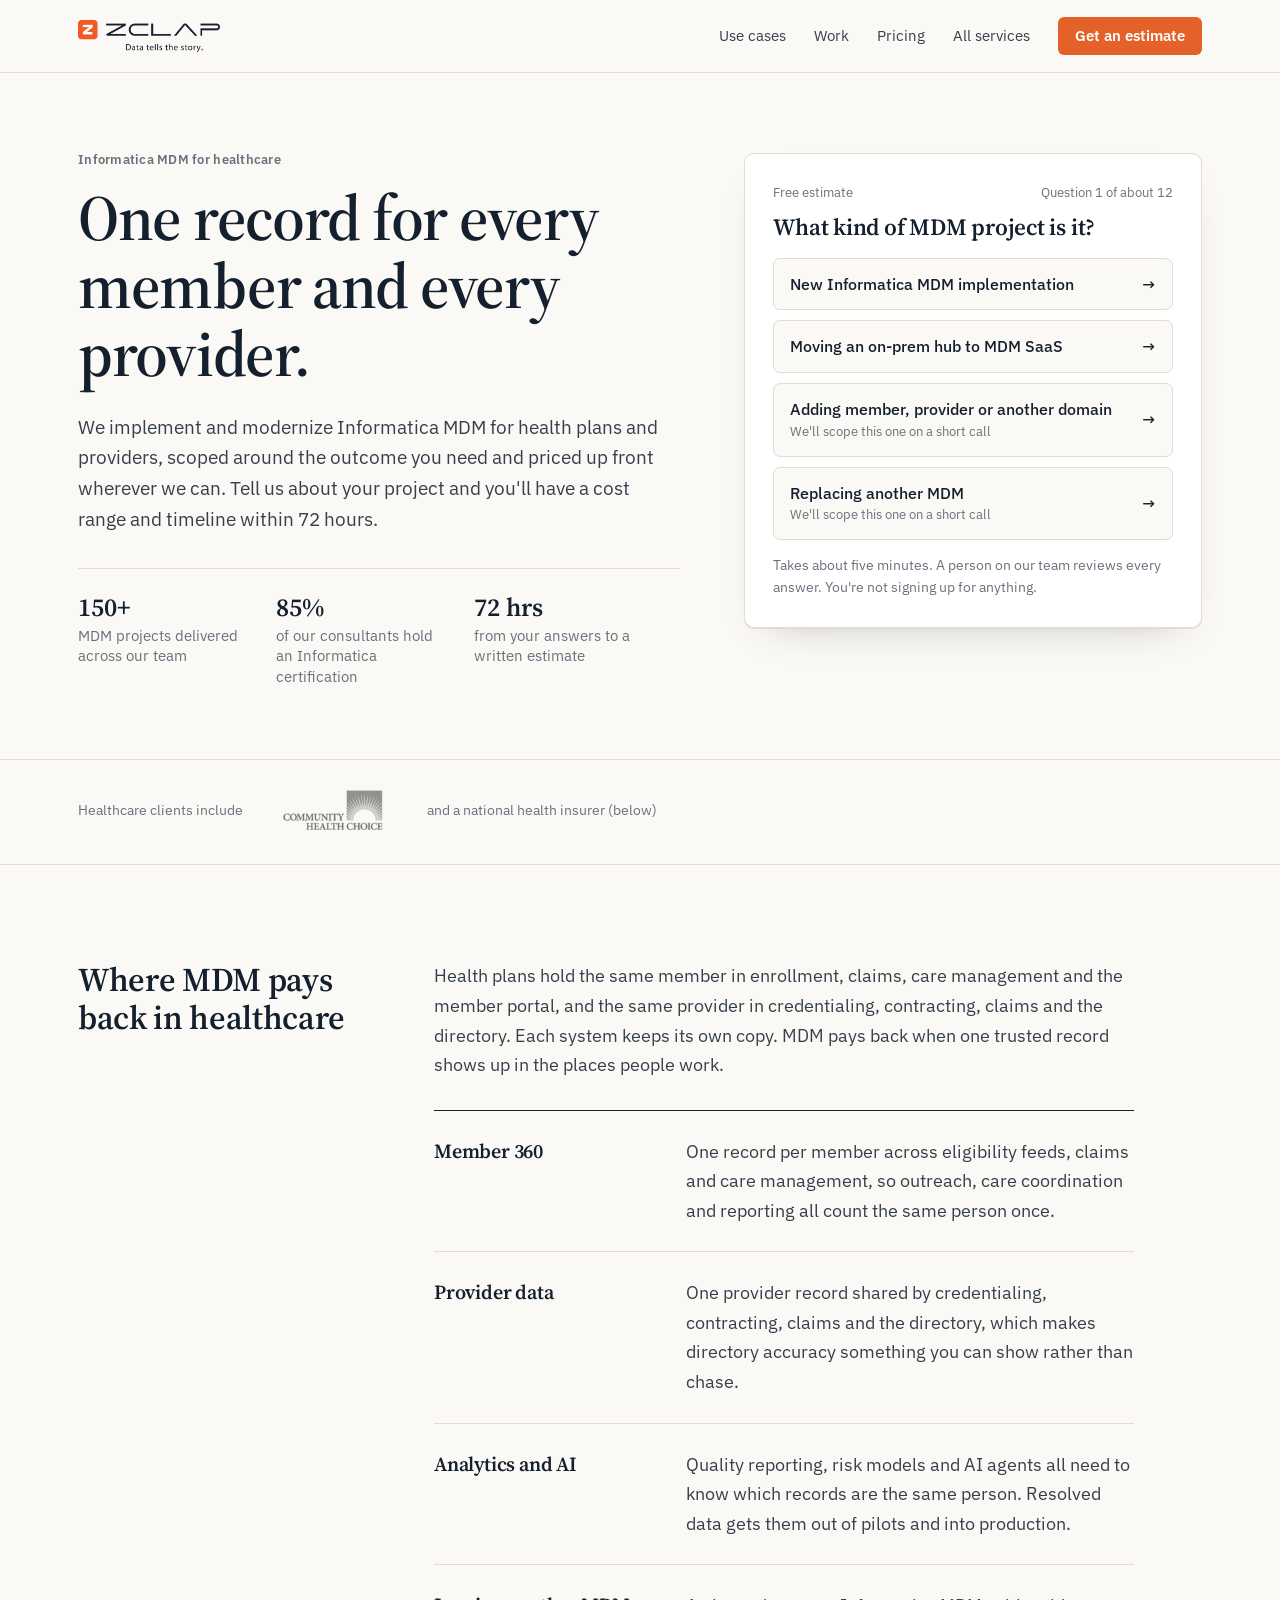
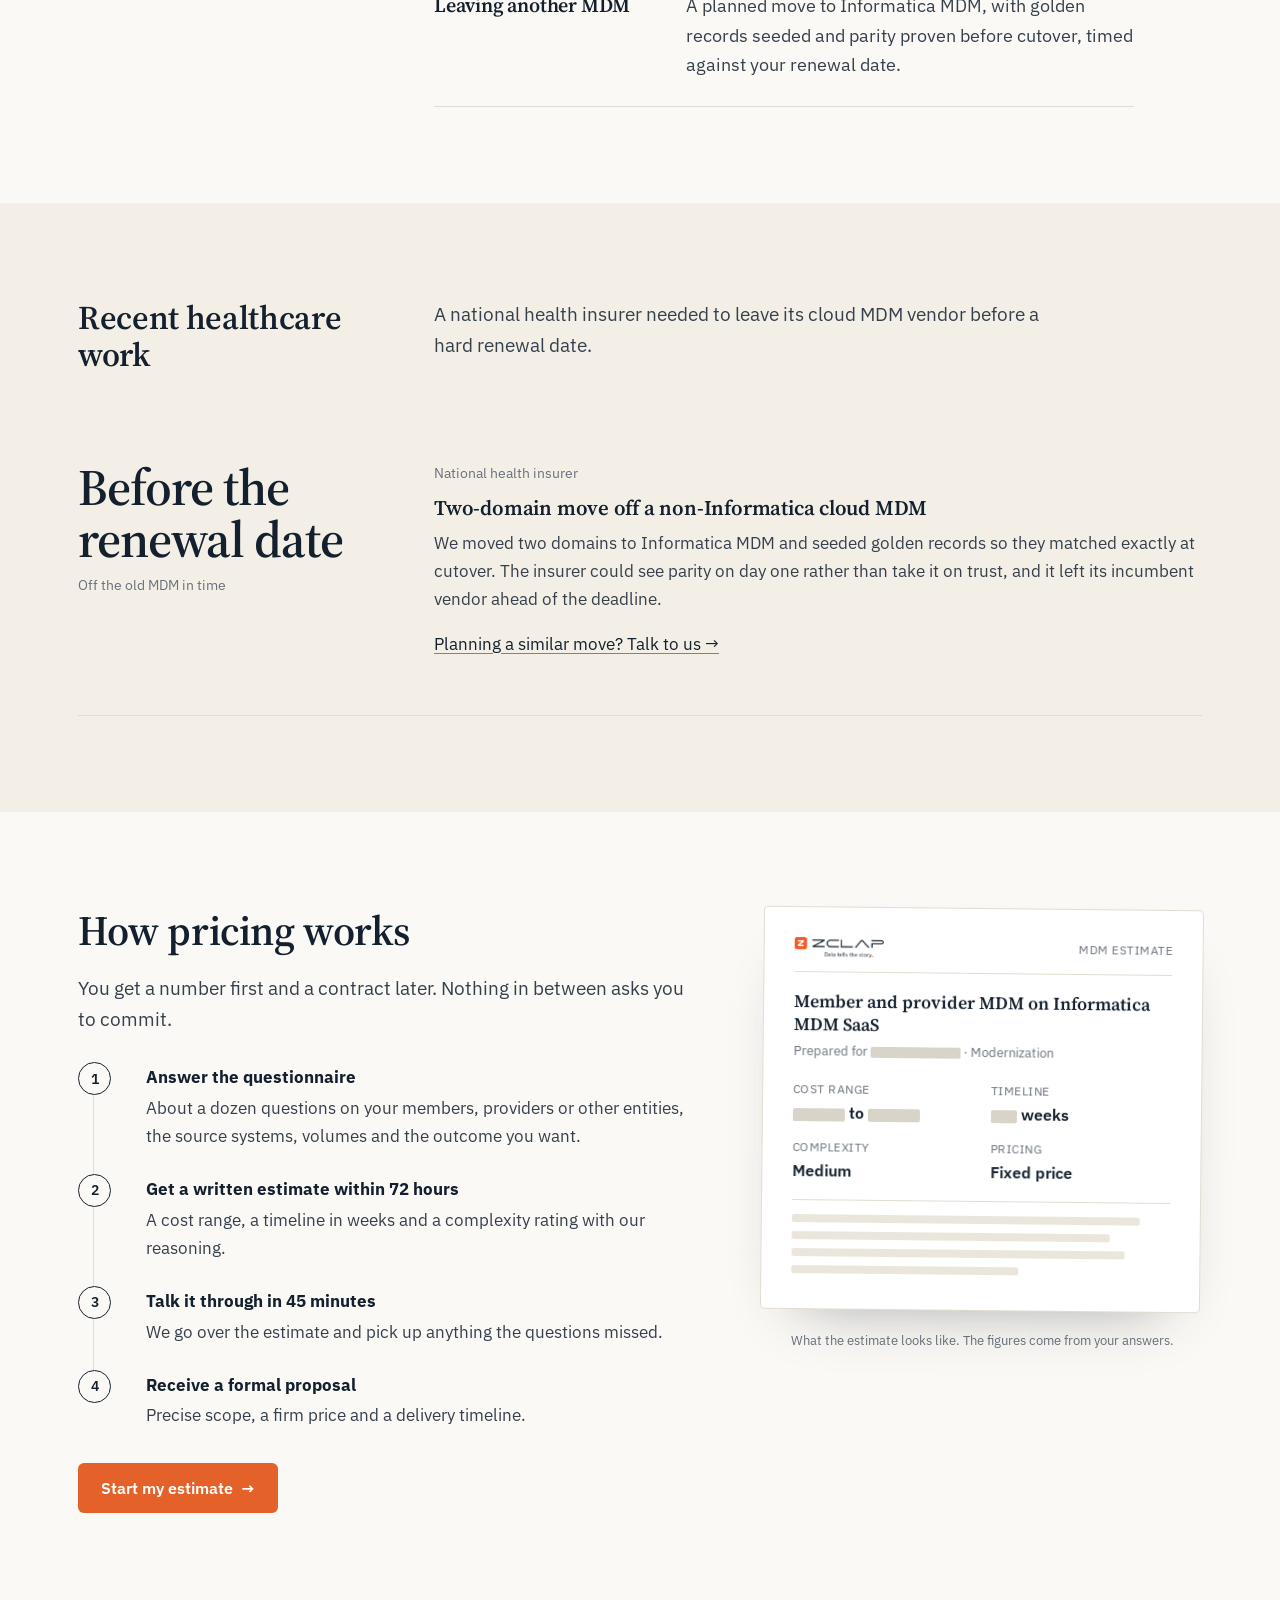
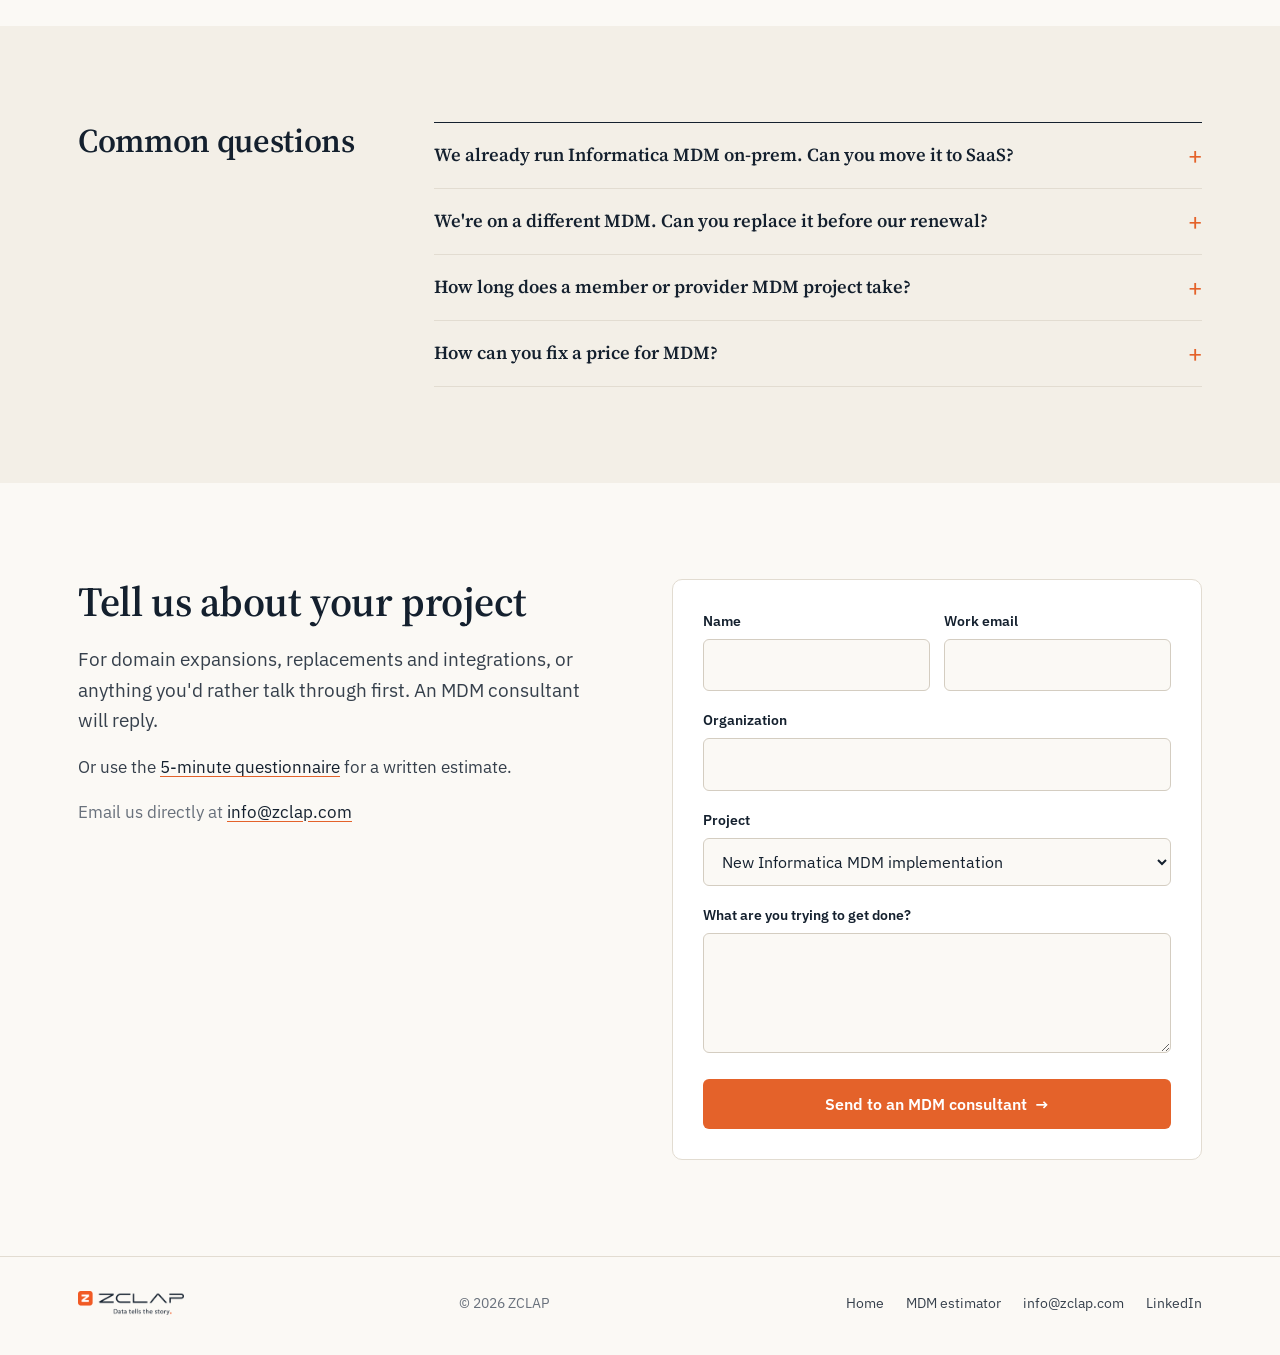
==== healthcare/index.html @ 64b6fd02 "Editorial redesign: light theme, serif headings, estimator first question in the hero, sample estima" ====
<!DOCTYPE html>
<html lang="en">
<head>
<meta charset="UTF-8">
<meta name="viewport" content="width=device-width, initial-scale=1.0">
<title>Informatica MDM for health plans and providers | ZCLAP</title>
<meta name="description" content="Member and provider MDM on Informatica, for health plans and providers. Implementations, on-prem to SaaS modernizations and MDM replacements. A cost range and timeline within 72 hours.">
<meta name="robots" content="noindex"><!-- preview only: remove when this goes live on zclap.com -->
<link rel="canonical" href="https://zclap.com/healthcare/">
<link rel="icon" type="image/png" href="../assets/favicon.png">
<meta property="og:type" content="website">
<meta property="og:url" content="https://zclap.com/healthcare/">
<meta property="og:title" content="Informatica MDM for health plans and providers | ZCLAP">
<meta property="og:description" content="Member and provider data your whole organization can trust. Get a cost range and timeline within 72 hours.">
<meta property="og:image" content="https://zclap.com/assets/og-image.png">
<meta name="twitter:card" content="summary_large_image">
<link rel="preconnect" href="https://fonts.googleapis.com">
<link rel="preconnect" href="https://fonts.gstatic.com" crossorigin>
<link href="https://fonts.googleapis.com/css2?family=IBM+Plex+Sans:wght@400;500;600&family=Source+Serif+4:ital,opsz,wght@0,8..60,500;0,8..60,600;1,8..60,500&display=swap" rel="stylesheet">
<link rel="stylesheet" href="../styles.css">
<script async src="https://www.googletagmanager.com/gtag/js?id=G-QG1B2QHK2T"></script>
<script>window.dataLayer=window.dataLayer||[];function gtag(){dataLayer.push(arguments);}gtag('js',new Date());gtag('config','G-QG1B2QHK2T');gtag('config','AW-18483009453');</script>
</head>
<body>

<header class="top">
  <div class="wrap">
    <a href="../" aria-label="ZCLAP home"><img src="../assets/logo-dark.png" alt="ZCLAP" width="142" height="32"></a>
    <button class="menu" aria-label="Menu" aria-expanded="false" aria-controls="menu">☰</button>
    <nav id="menu">
      <a href="#use-cases">Use cases</a>
      <a href="#work">Work</a>
      <a href="#pricing">Pricing</a>
      <a href="../">All services</a>
      <a class="btn btn-primary" href="#start" data-track="nav_estimate">Get an estimate</a>
    </nav>
  </div>
</header>

<main>
<section class="hero">
  <div class="wrap">
    <div>
      <span class="kicker">Informatica MDM for healthcare</span>
      <h1>One record for every member and every provider.</h1>
      <p class="big">We implement and modernize Informatica MDM for health plans and providers, scoped around the outcome you need and priced up front wherever we can. Tell us about your project and you'll have a cost range and timeline within 72 hours.</p>
      <div class="hero-proof">
        <div><b>150+</b>MDM projects delivered across our team</div>
        <div><b>85%</b>of our consultants hold an Informatica certification</div>
        <div><b>72 hrs</b>from your answers to a written estimate</div>
      </div>
    </div>

    <div class="starter" id="start">
      <div class="step"><span>Free estimate</span><span>Question 1 of about 12</span></div>
      <h2>What kind of MDM project is it?</h2>
      <a class="choice" href="https://zclap.com/estimator/index.html" data-project="new"><span>New Informatica MDM implementation</span><span class="arrow">→</span></a>
      <a class="choice" href="https://zclap.com/estimator/index.html" data-project="modernize"><span>Moving an on-prem hub to MDM SaaS</span><span class="arrow">→</span></a>
      <a class="choice" href="#contact" data-project="expand"><span>Adding member, provider or another domain<small>We'll scope this one on a short call</small></span><span class="arrow">→</span></a>
      <a class="choice" href="#contact" data-project="replace"><span>Replacing another MDM<small>We'll scope this one on a short call</small></span><span class="arrow">→</span></a>
      <p class="fine">Takes about five minutes. A person on our team reviews every answer. You're not signing up for anything.</p>
    </div>
  </div>
</section>

<div class="clients">
  <div class="wrap">
    <span>Healthcare clients include</span>
    <div class="row" style="justify-content:flex-start">
      <img src="../assets/clients/community-health-choice.png" alt="Community Health Choice" loading="lazy">
      <span>and a national health insurer (below)</span>
    </div>
  </div>
</div>

<section class="sec" id="use-cases">
  <div class="wrap split">
    <div class="label"><h2>Where MDM pays back in healthcare</h2></div>
    <div class="prose">
      <p>Health plans hold the same member in enrollment, claims, care management and the member portal, and the same provider in credentialing, contracting, claims and the directory. Each system keeps its own copy. MDM pays back when one trusted record shows up in the places people work.</p>
      <div class="svc" style="margin-top:30px">
        <div class="svc-row" style="grid-template-columns:1fr 2fr"><h3>Member 360</h3><p>One record per member across eligibility feeds, claims and care management, so outreach, care coordination and reporting all count the same person once.</p></div>
        <div class="svc-row" style="grid-template-columns:1fr 2fr"><h3>Provider data</h3><p>One provider record shared by credentialing, contracting, claims and the directory, which makes directory accuracy something you can show rather than chase.</p></div>
        <div class="svc-row" style="grid-template-columns:1fr 2fr"><h3>Analytics and AI</h3><p>Quality reporting, risk models and AI agents all need to know which records are the same person. Resolved data gets them out of pilots and into production.</p></div>
        <div class="svc-row" style="grid-template-columns:1fr 2fr"><h3>Leaving another MDM</h3><p>A planned move to Informatica MDM, with golden records seeded and parity proven before cutover, timed against your renewal date.</p></div>
      </div>
    </div>
  </div>
</section>

<section class="sec tint" id="work">
  <div class="wrap">
    <div class="split" style="margin-bottom:34px">
      <div class="label"><h2>Recent healthcare work</h2></div>
      <p class="big" style="margin:0">A national health insurer needed to leave its cloud MDM vendor before a hard renewal date.</p>
    </div>
    <div class="case">
      <div class="fig">Before the renewal date<small>Off the old MDM in time</small></div>
      <div><div class="who">National health insurer</div><h3>Two-domain move off a non-Informatica cloud MDM</h3><p>We moved two domains to Informatica MDM and seeded golden records so they matched exactly at cutover. The insurer could see parity on day one rather than take it on trust, and it left its incumbent vendor ahead of the deadline.</p><p><a href="#contact">Planning a similar move? Talk to us →</a></p></div>
    </div>
  </div>
</section>

<section class="sec" id="pricing">
  <div class="wrap price">
    <div>
      <h2>How pricing works</h2>
      <p class="big">You get a number first and a contract later. Nothing in between asks you to commit.</p>
      <ol class="steps">
        <li><b>Answer the questionnaire</b>About a dozen questions on your members, providers or other entities, the source systems, volumes and the outcome you want.</li>
        <li><b>Get a written estimate within 72 hours</b>A cost range, a timeline in weeks and a complexity rating with our reasoning.</li>
        <li><b>Talk it through in 45 minutes</b>We go over the estimate and pick up anything the questions missed.</li>
        <li><b>Receive a formal proposal</b>Precise scope, a firm price and a delivery timeline.</li>
      </ol>
      <p style="margin-top:34px"><a class="btn btn-primary" href="#start" data-track="pricing_cta">Start my estimate <span class="arrow">→</span></a></p>
    </div>
    <figure style="margin:0">
      <div class="doc" aria-label="Illustration of an estimate document">
        <div class="hd"><img src="../assets/logo-dark.png" alt=""><span>MDM ESTIMATE</span></div>
        <h4>Member and provider MDM on Informatica MDM SaaS</h4>
        <div class="sub">Prepared for <span class="bar" style="width:90px"></span> · Modernization</div>
        <dl>
          <div><dt>Cost range</dt><dd><span class="bar" style="width:52px"></span> to <span class="bar" style="width:52px"></span></dd></div>
          <div><dt>Timeline</dt><dd><span class="bar" style="width:26px"></span> weeks</dd></div>
          <div><dt>Complexity</dt><dd>Medium</dd></div>
          <div><dt>Pricing</dt><dd>Fixed price</dd></div>
        </dl>
        <div class="lines"><div style="width:92%"></div><div style="width:84%"></div><div style="width:88%"></div><div style="width:60%"></div></div>
      </div>
      <figcaption class="doc-cap">What the estimate looks like. The figures come from your answers.</figcaption>
    </figure>
  </div>
</section>

<section class="sec tint" id="faq">
  <div class="wrap split">
    <div class="label"><h2>Common questions</h2></div>
    <div>
      <details><summary>We already run Informatica MDM on-prem. Can you move it to SaaS?</summary><p>Yes. We plan for your existing member and provider golden records and prove parity before cutover, so the systems that depend on the hub keep working.</p></details>
      <details><summary>We're on a different MDM. Can you replace it before our renewal?</summary><p>That's what we did for the national health insurer above. Replacements have more moving parts, so we scope them on a call and then give you a number and a timeline you can plan against.</p></details>
      <details><summary>How long does a member or provider MDM project take?</summary><p>It depends on the number of sources, volumes and the systems that need the data. Your estimate gives you the timeline in weeks, based on your answers.</p></details>
      <details><summary>How can you fix a price for MDM?</summary><p>We scope around one or two specific use cases, so the project comes down to a short list of known inputs. If yours needs discovery first, we'll say so and shape the work around it.</p></details>
    </div>
  </div>
</section>

<section class="sec contact" id="contact">
  <div class="wrap">
    <div>
      <h2>Tell us about your project</h2>
      <p class="big">For domain expansions, replacements and integrations, or anything you'd rather talk through first. An MDM consultant will reply.</p>
      <p>Or use the <a href="#start">5-minute questionnaire</a> for a written estimate.</p>
      <p class="mute">Email us directly at <a href="mailto:info@zclap.com">info@zclap.com</a></p>
    </div>
    <form id="contact-form" action="https://api.web3forms.com/submit" method="POST">
      <div class="ok"><h3>Thanks, it's with our team.</h3><p>An MDM consultant will be in touch shortly.</p></div>
      <div class="fields">
        <input type="hidden" name="access_key" value="fde866e1-2dad-4c62-838c-498b62151c5c">
        <input type="hidden" name="subject" value="New inquiry from zclap.com/healthcare">
        <input type="checkbox" name="botcheck" style="display:none" tabindex="-1" autocomplete="off">
        <div class="pair">
          <div><label for="f-name">Name</label><input id="f-name" name="name" required autocomplete="name"></div>
          <div><label for="f-email">Work email</label><input id="f-email" name="email" type="email" required autocomplete="email"></div>
        </div>
        <label for="f-company">Organization</label><input id="f-company" name="company" required autocomplete="organization">
        <label for="f-type">Project</label>
        <select id="f-type" name="project_type">
          <option data-project="new">New Informatica MDM implementation</option>
          <option data-project="modernize">On-prem to SaaS modernization</option>
          <option data-project="expand">Adding member, provider or another domain</option>
          <option data-project="replace">Replacing another MDM</option>
          <option data-project="integrate">Integrating MDM with other systems</option>
          <option data-project="other">Something else</option>
        </select>
        <label for="f-msg">What are you trying to get done?</label><textarea id="f-msg" name="message" required></textarea>
        <button class="btn btn-primary" type="submit" style="width:100%;justify-content:center">Send to an MDM consultant <span class="arrow">→</span></button>
      </div>
    </form>
  </div>
</section>
</main>

<footer>
  <div class="wrap">
    <img src="../assets/logo-dark.png" alt="ZCLAP" width="107" height="24">
    <span>© 2026 ZCLAP</span>
    <span><a href="../">Home</a><a href="https://zclap.com/estimator/">MDM estimator</a><a href="mailto:info@zclap.com">info@zclap.com</a><a href="https://www.linkedin.com/company/zclap-inc/" rel="noopener">LinkedIn</a></span>
  </div>
</footer>

<div class="mbar"><a class="btn btn-primary" href="#start" data-track="mobile_bar">Get a free MDM estimate <span class="arrow">→</span></a></div>
<script src="../site.js" defer></script>
</body>
</html>
---- styles.css ----
/* ZCLAP site. Editorial, light, one accent color. Shared by every page. */
:root{
  --paper:#FBF9F5; --paper2:#F3EFE7; --ink:#14202E; --body:#36404c; --mute:#69717c;
  --navy:#17324D; --orange:#E4622A; --orange-d:#C24E1C; --rule:#E2DCD1;
  --serif:"Source Serif 4",Georgia,"Times New Roman",serif;
  --sans:"IBM Plex Sans",-apple-system,BlinkMacSystemFont,"Segoe UI",Roboto,sans-serif;
  --w:1180px;
}
*{box-sizing:border-box}
html{scroll-behavior:smooth;scroll-padding-top:84px}
body{margin:0;background:var(--paper);color:var(--body);font:400 1.0625rem/1.65 var(--sans);-webkit-font-smoothing:antialiased}
h1,h2,h3{font-family:var(--serif);color:var(--ink);font-weight:600;margin:0 0 .45em;letter-spacing:-.01em}
h1{font-size:clamp(2.3rem,5.2vw,4rem);line-height:1.06;letter-spacing:-.02em}
h2{font-size:clamp(1.75rem,3.4vw,2.6rem);line-height:1.12}
h3{font-size:1.3rem;line-height:1.25}
p{margin:0 0 1.05rem}
a{color:var(--ink);text-decoration-color:var(--orange);text-underline-offset:3px}
a:hover{color:var(--orange-d)}
img{max-width:100%;display:block}
.wrap{max-width:var(--w);margin:0 auto;padding:0 28px}
.rule{border:0;border-top:1px solid var(--rule);margin:0}
.kicker{font:600 .82rem/1 var(--sans);color:var(--mute);letter-spacing:.02em;margin-bottom:18px;display:block}
.big{font-size:1.2rem;line-height:1.6;color:var(--body);max-width:640px}
.mute{color:var(--mute)}
.btn{display:inline-flex;align-items:center;gap:.5em;font:600 1rem/1 var(--sans);padding:16px 22px;border-radius:6px;text-decoration:none;cursor:pointer;border:1px solid transparent}
.btn-primary{background:var(--orange);color:#fff}
.btn-primary:hover{background:var(--orange-d);color:#fff}
.btn-quiet{border-color:var(--ink);color:var(--ink);background:transparent}
.btn-quiet:hover{background:var(--ink);color:#fff}
.arrow{transition:transform .15s}
a:hover .arrow,button:hover .arrow{transform:translateX(3px)}

/* header */
.top{position:sticky;top:0;z-index:40;background:rgba(251,249,245,.94);backdrop-filter:saturate(1.4) blur(8px);border-bottom:1px solid var(--rule)}
.top .wrap{display:flex;align-items:center;justify-content:space-between;height:72px;gap:24px}
.top img{height:32px;width:auto}
.top nav{display:flex;align-items:center;gap:28px}
.top nav a{font-size:.95rem;text-decoration:none;color:var(--body)}
.top nav a:hover{color:var(--ink)}
.top nav .btn{padding:11px 16px;font-size:.92rem;color:#fff}
.menu{display:none;background:none;border:0;font-size:1.5rem;color:var(--ink);cursor:pointer}

/* hero */
.hero{padding:80px 0 72px}
.hero .wrap{display:grid;grid-template-columns:1.25fr .95fr;gap:64px;align-items:start}
.hero h1{margin-bottom:24px}
.hero-proof{display:flex;gap:28px;margin-top:34px;padding-top:24px;border-top:1px solid var(--rule);flex-wrap:wrap}
.hero-proof div{font-size:.92rem;color:var(--mute);max-width:170px;line-height:1.4}
.hero-proof b{display:block;font:600 1.6rem/1.1 var(--serif);color:var(--ink);margin-bottom:4px}

/* the estimator starter */
.starter{background:#fff;border:1px solid var(--rule);border-radius:10px;padding:28px;box-shadow:0 1px 0 var(--rule),0 18px 40px -28px rgba(20,32,46,.35)}
.starter .step{font-size:.82rem;color:var(--mute);margin-bottom:10px;display:flex;justify-content:space-between}
.starter h2{font-size:1.45rem;margin-bottom:18px}
.choice{display:flex;justify-content:space-between;align-items:center;width:100%;text-align:left;padding:15px 16px;margin-bottom:10px;border:1px solid var(--rule);border-radius:7px;background:var(--paper);font:500 1rem/1.3 var(--sans);color:var(--ink);text-decoration:none;cursor:pointer}
.choice:hover{border-color:var(--ink);background:#fff;color:var(--ink)}
.choice small{display:block;font-weight:400;color:var(--mute);font-size:.84rem;margin-top:3px}
.starter .fine{font-size:.85rem;color:var(--mute);margin:14px 0 0}

/* clients */
.clients{padding:30px 0 34px;border-top:1px solid var(--rule);border-bottom:1px solid var(--rule)}
.clients .wrap{display:flex;align-items:center;gap:40px;flex-wrap:wrap}
.clients span{font-size:.85rem;color:var(--mute);flex:0 0 auto}
.clients .row{display:flex;align-items:center;justify-content:space-between;gap:28px 44px;flex:1;flex-wrap:wrap}
.clients img{max-height:40px;max-width:118px;width:auto;height:auto;filter:grayscale(1) contrast(1.1);opacity:.7;mix-blend-mode:multiply}

/* editorial two-column sections */
.sec{padding:96px 0}
.sec.tint{background:var(--paper2)}
.split{display:grid;grid-template-columns:300px 1fr;gap:56px}
.split > .label{position:sticky;top:110px;align-self:start}
.split > .label h2{font-size:clamp(1.6rem,2.6vw,2.15rem)}
.prose{max-width:700px}
.prose p{font-size:1.12rem}
.pull{font:500 italic clamp(1.4rem,2.4vw,1.85rem)/1.35 var(--serif);color:var(--ink);border-left:3px solid var(--orange);padding:4px 0 4px 24px;margin:36px 0}
.src{font-size:.8rem;color:var(--mute)}

/* services list */
.svc{border-top:1px solid var(--ink)}
.svc-row{display:grid;grid-template-columns:1.05fr 1.6fr .85fr;gap:28px;padding:26px 0;border-bottom:1px solid var(--rule);align-items:baseline}
.svc-row h3{margin:0;font-size:1.25rem}
.svc-row p{margin:0}
.svc-row .how{font-size:.9rem;color:var(--mute)}
.svc-row .how a{font-weight:600;color:var(--ink);display:inline-block;margin-top:6px}

/* case studies */
.case{display:grid;grid-template-columns:300px 1fr;gap:56px;padding:40px 0;border-bottom:1px solid var(--rule)}
.case:first-of-type{border-top:1px solid var(--ink)}
.case .fig{font:600 clamp(2.2rem,4vw,3.2rem)/1 var(--serif);color:var(--ink);letter-spacing:-.02em}
.case .fig small{display:block;font:400 .9rem/1.4 var(--sans);color:var(--mute);margin-top:10px;letter-spacing:0}
.case h3{margin-bottom:8px}
.case .who{font-size:.85rem;color:var(--mute);margin-bottom:10px}

/* how we price */
.price{display:grid;grid-template-columns:1fr 440px;gap:64px;align-items:start}
.steps{list-style:none;margin:30px 0 0;padding:0;counter-reset:n}
.steps li{position:relative;padding:0 0 26px 52px;border-left:1px solid var(--rule);margin-left:15px}
.steps li:last-child{border-left-color:transparent;padding-bottom:0}
.steps li:before{counter-increment:n;content:counter(n);position:absolute;left:-16px;top:-2px;width:31px;height:31px;border-radius:50%;background:var(--paper);border:1px solid var(--ink);display:grid;place-items:center;font:600 .9rem/1 var(--sans);color:var(--ink)}
.sec.tint .steps li:before{background:var(--paper2)}
.steps b{display:block;color:var(--ink);font-size:1.05rem;margin-bottom:2px}

/* sample estimate (illustrative document) */
.doc{background:#fff;border:1px solid var(--rule);border-radius:4px;padding:30px 30px 26px;box-shadow:0 30px 60px -40px rgba(20,32,46,.45);transform:rotate(.6deg)}
.doc .hd{display:flex;justify-content:space-between;align-items:center;border-bottom:1px solid var(--rule);padding-bottom:14px;margin-bottom:18px}
.doc .hd img{height:20px;width:auto}
.doc .hd span{font-size:.75rem;color:var(--mute);letter-spacing:.04em}
.doc h4{font:600 1.1rem/1.3 var(--serif);color:var(--ink);margin:0 0 4px}
.doc .sub{font-size:.82rem;color:var(--mute);margin-bottom:18px}
.doc dl{display:grid;grid-template-columns:1fr 1fr;gap:14px 18px;margin:0 0 18px}
.doc dt{font-size:.72rem;color:var(--mute);letter-spacing:.04em;text-transform:uppercase}
.doc dd{margin:4px 0 0;font:600 1rem/1.3 var(--sans);color:var(--ink)}
.bar{display:inline-block;height:.8em;border-radius:2px;background:#d9d4ca;vertical-align:middle}
.doc .lines{border-top:1px solid var(--rule);padding-top:14px}
.doc .lines div{height:8px;border-radius:2px;background:#ebe6dc;margin-bottom:9px}
.doc-cap{font-size:.84rem;color:var(--mute);margin-top:18px;text-align:center}

/* industries */
.inds{display:grid;grid-template-columns:repeat(2,1fr);border-top:1px solid var(--ink)}
.ind{display:block;padding:22px 24px 22px 0;border-bottom:1px solid var(--rule);text-decoration:none;color:var(--body)}
.ind:nth-child(odd){border-right:1px solid var(--rule)}
.ind:nth-child(even){padding-left:24px}
.ind b{display:block;font:600 1.15rem/1.3 var(--serif);color:var(--ink);margin-bottom:4px}
a.ind:hover b{color:var(--orange-d)}
a.ind b:after{content:" →";color:var(--orange)}

/* team */
.team{display:grid;grid-template-columns:repeat(3,1fr);gap:32px;margin-top:8px}
.person .ph{aspect-ratio:1/1;max-width:200px;background:#e7e1d6;border-radius:4px;margin-bottom:16px;display:grid;place-items:center;color:#a39c90;font-size:.85rem}
.person h3{margin-bottom:2px;font-size:1.2rem}
.person .role{font-size:.9rem;color:var(--mute);margin-bottom:8px}
.person p{font-size:.95rem}

/* faq */
details{border-bottom:1px solid var(--rule);padding:20px 0}
details:first-of-type{border-top:1px solid var(--ink)}
summary{cursor:pointer;list-style:none;display:flex;justify-content:space-between;gap:20px;font:600 1.15rem/1.35 var(--serif);color:var(--ink)}
summary::-webkit-details-marker{display:none}
summary:after{content:"+";font:400 1.5rem/1 var(--sans);color:var(--orange)}
details[open] summary:after{content:"−"}
details p{margin:12px 0 0;max-width:700px}

/* contact */
.contact .wrap{display:grid;grid-template-columns:1fr 1fr;gap:64px;align-items:start}
form{background:#fff;border:1px solid var(--rule);border-radius:10px;padding:30px}
label{display:block;font-size:.88rem;font-weight:600;color:var(--ink);margin-bottom:6px}
input,select,textarea{width:100%;font:inherit;font-size:1rem;padding:12px 14px;border:1px solid #d4cdc1;border-radius:6px;background:var(--paper);margin-bottom:18px;color:var(--ink)}
input:focus,select:focus,textarea:focus{outline:2px solid var(--orange);outline-offset:1px;background:#fff}
textarea{min-height:120px;resize:vertical}
.pair{display:grid;grid-template-columns:1fr 1fr;gap:0 14px}
.ok{display:none;padding:20px 0}

footer{border-top:1px solid var(--rule);padding:34px 0 40px;font-size:.9rem;color:var(--mute)}
footer .wrap{display:flex;justify-content:space-between;align-items:center;flex-wrap:wrap;gap:16px}
footer img{height:24px;width:auto}
footer a{color:var(--body);text-decoration:none;margin-left:22px}

/* sticky call to action on phones */
.mbar{display:none}

@media (max-width:980px){
  .hero .wrap,.price,.contact .wrap{grid-template-columns:1fr;gap:44px}
  .split,.case{grid-template-columns:1fr;gap:18px}
  .split > .label{position:static}
  .svc-row{grid-template-columns:1fr;gap:8px}
  .team{grid-template-columns:1fr 1fr}
  .top nav{display:none;position:absolute;top:72px;left:0;right:0;background:var(--paper);flex-direction:column;align-items:flex-start;padding:20px 28px 26px;border-bottom:1px solid var(--rule);gap:18px}
  .top nav.open{display:flex}
  .menu{display:block}
  .doc{transform:none}
}
@media (max-width:640px){
  .wrap{padding:0 20px}
  .hero{padding:48px 0 56px}
  .sec{padding:68px 0}
  .inds,.team,.pair{grid-template-columns:1fr}
  .hero-proof{display:grid;grid-template-columns:repeat(3,1fr);gap:14px}
  .hero-proof div{font-size:.8rem}
  .hero-proof b{font-size:1.3rem}
  .ind:nth-child(odd){border-right:0}
  .ind:nth-child(even){padding-left:0}
  .clients .wrap{gap:18px}
  .clients .row{justify-content:flex-start;gap:20px 30px}
  .clients img{max-height:30px;max-width:92px}
  footer a{margin:0 18px 0 0}
  body{padding-bottom:76px}
  .mbar{display:flex;position:fixed;left:0;right:0;bottom:0;z-index:50;padding:12px 16px calc(12px + env(safe-area-inset-bottom));background:rgba(251,249,245,.97);border-top:1px solid var(--rule)}
  .mbar .btn{flex:1;justify-content:center}
}
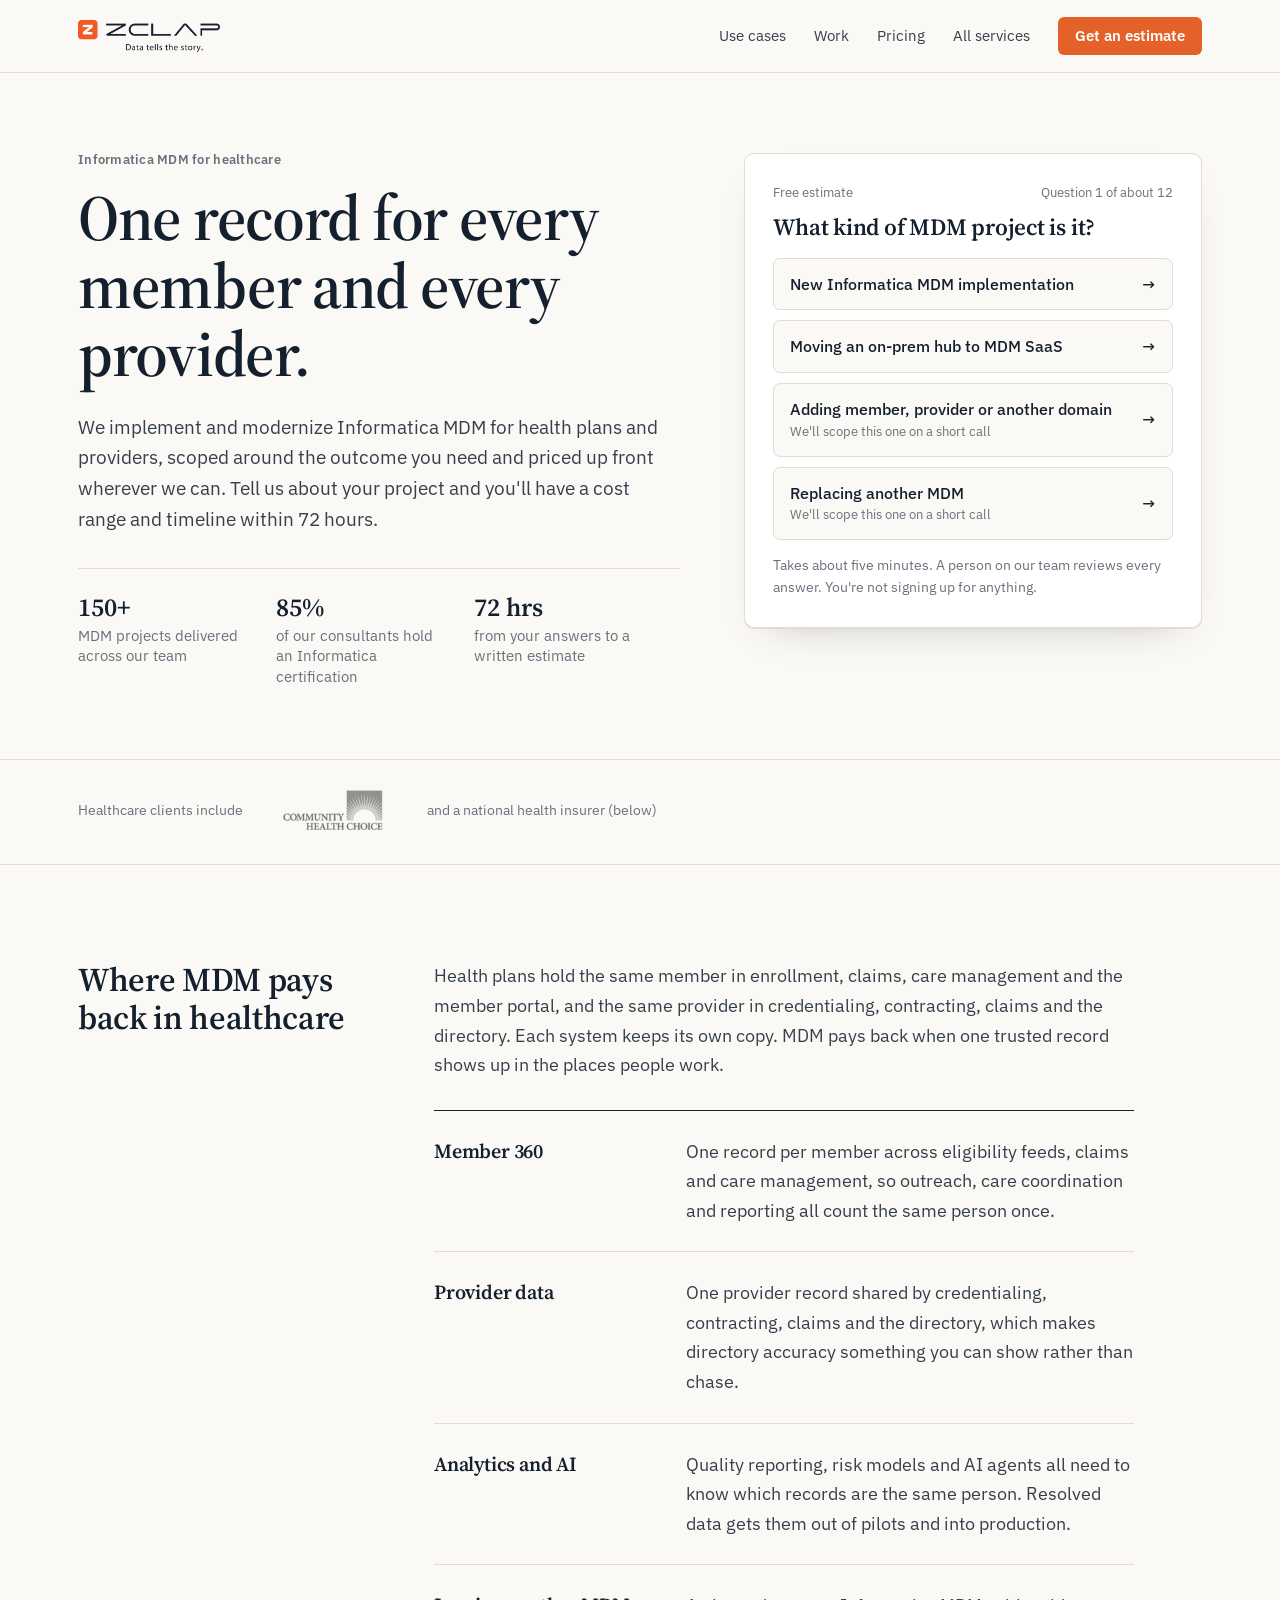
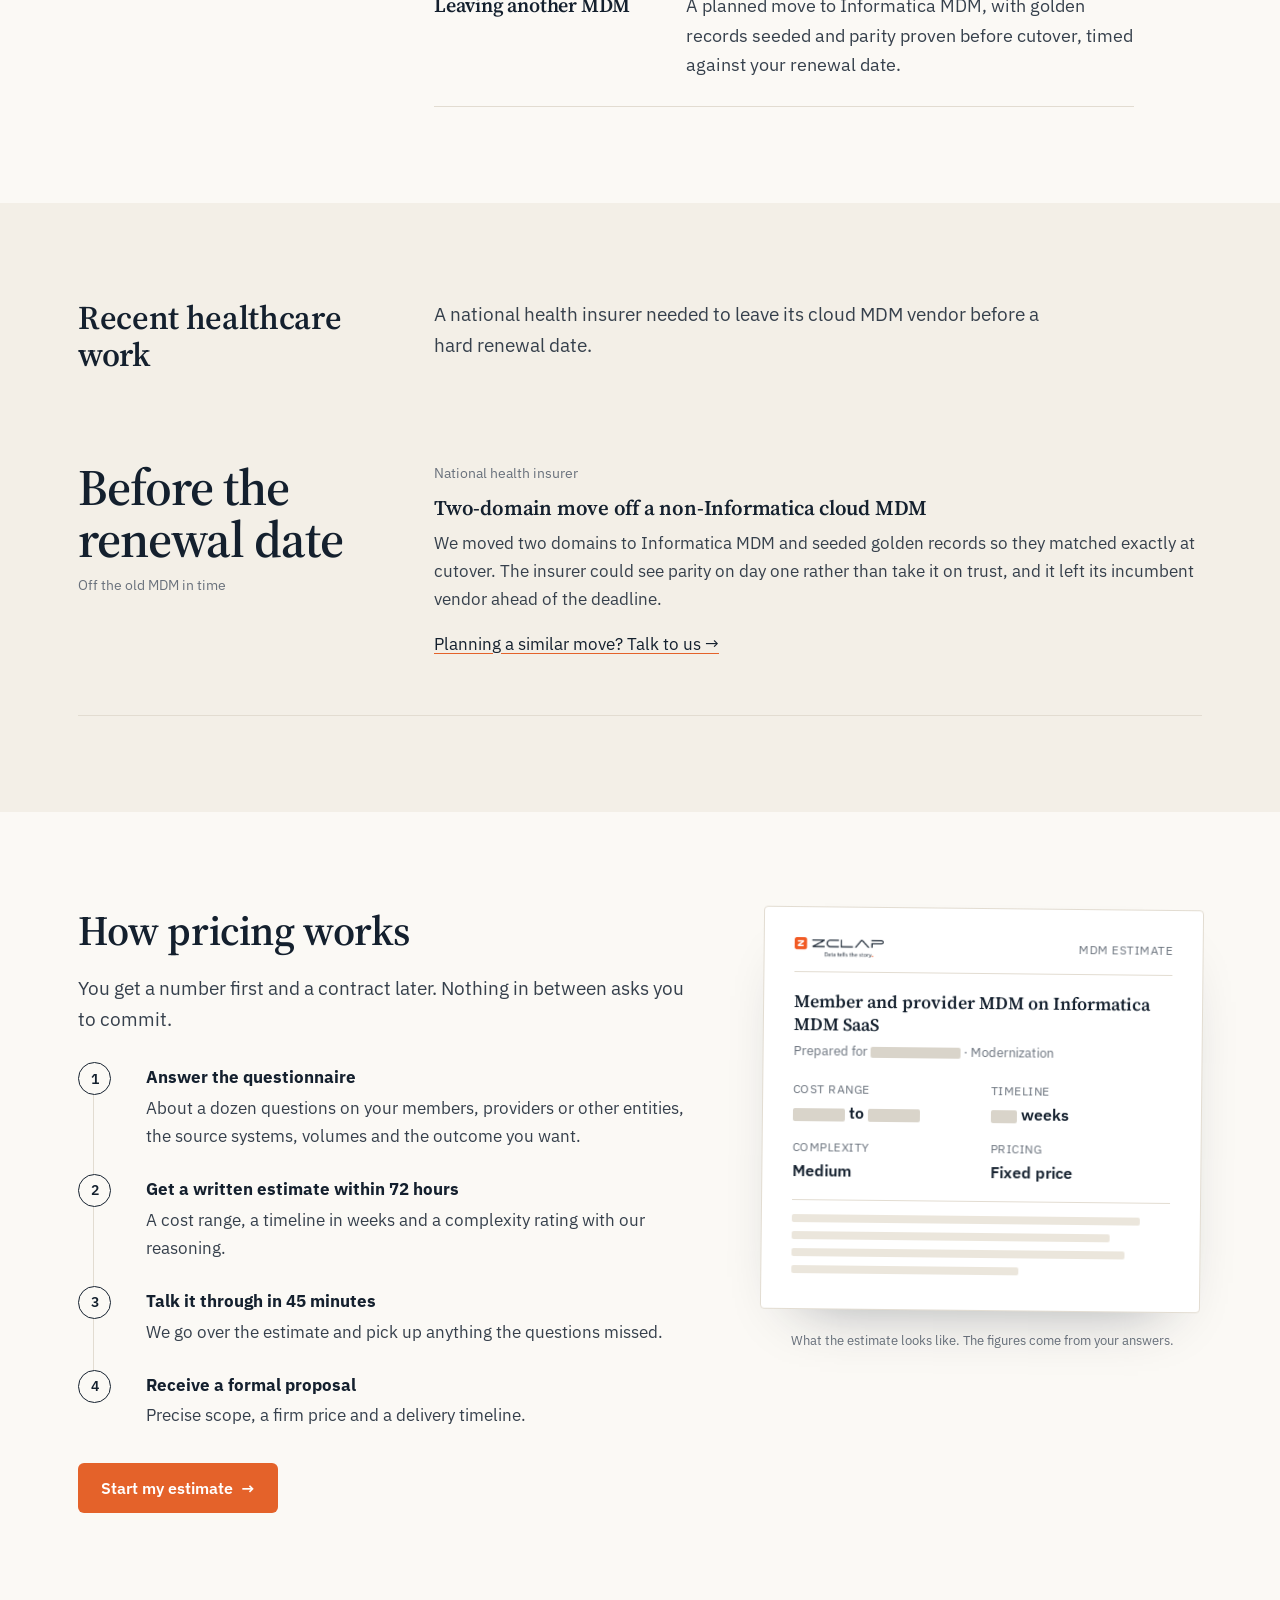
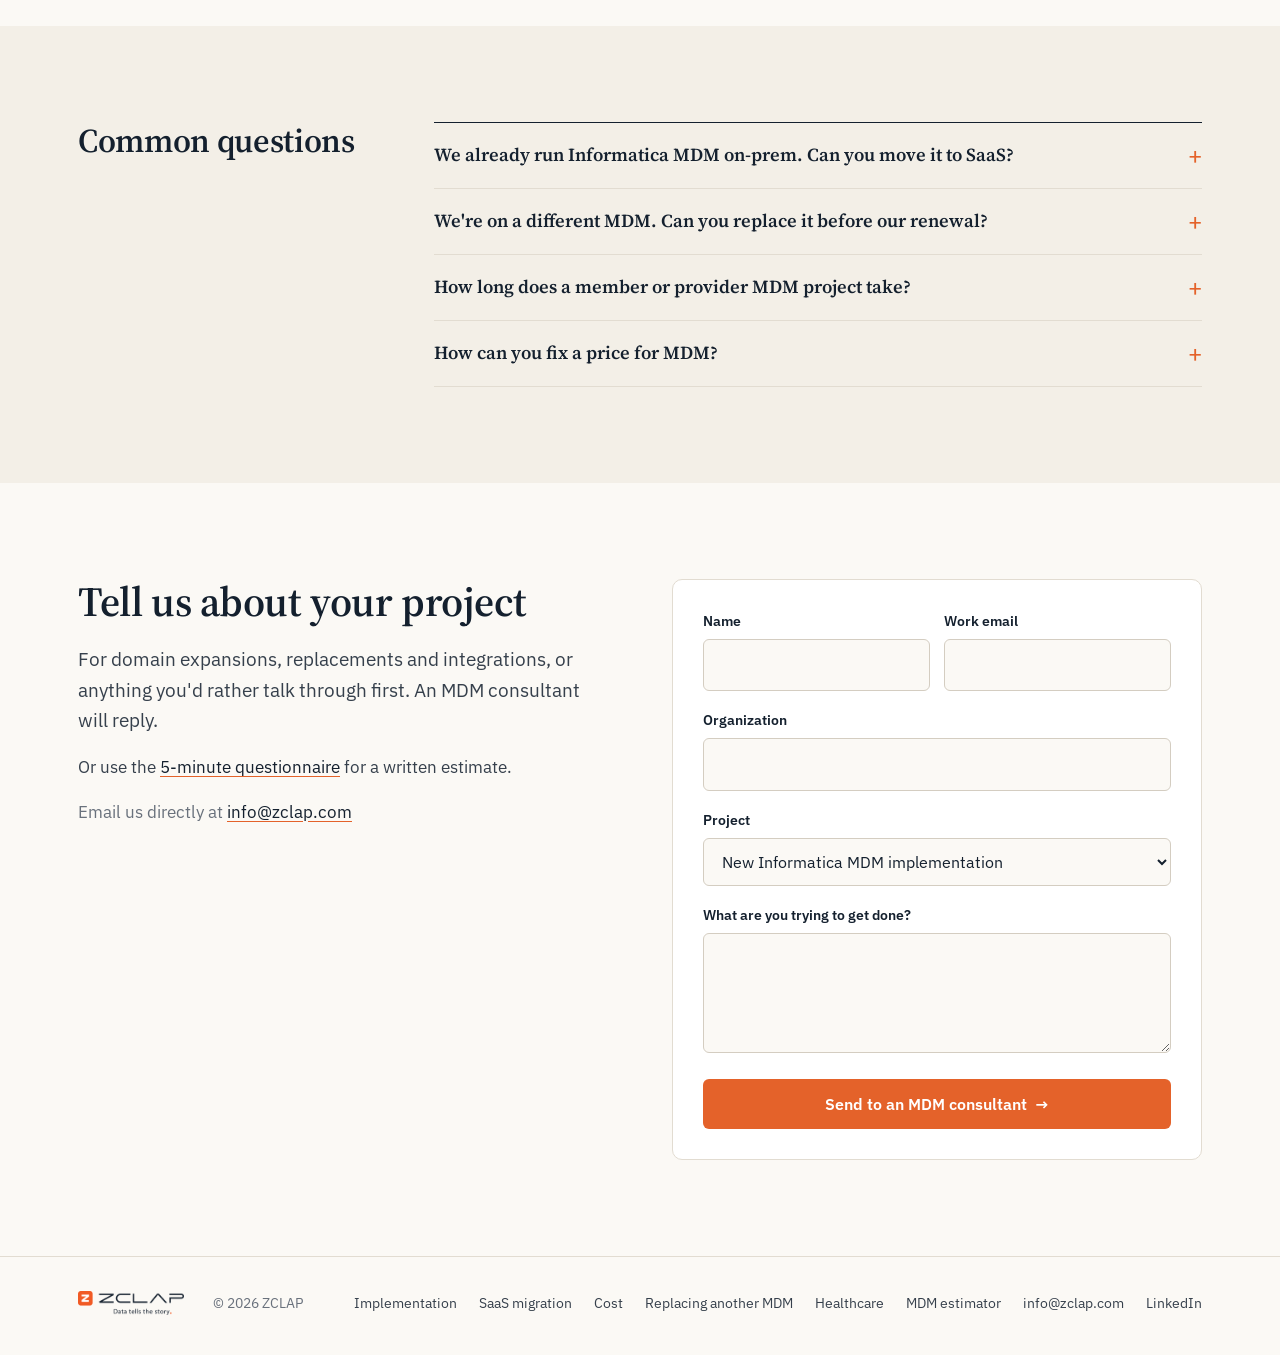
==== commit 0ea2b8b9: "SEO topic pages (implementation, SaaS migration, cost, replacement) built from pages/ by build.py; F" ====
--- a/healthcare/index.html
+++ b/healthcare/index.html
@@ -20,6 +20,7 @@
 <link rel="stylesheet" href="../styles.css">
 <script async src="https://www.googletagmanager.com/gtag/js?id=G-QG1B2QHK2T"></script>
 <script>window.dataLayer=window.dataLayer||[];function gtag(){dataLayer.push(arguments);}gtag('js',new Date());gtag('config','G-QG1B2QHK2T');gtag('config','AW-18483009453');</script>
+<script type="application/ld+json" data-faq>{"@context": "https://schema.org", "@type": "FAQPage", "mainEntity": [{"@type": "Question", "name": "We already run Informatica MDM on-prem. Can you move it to SaaS?", "acceptedAnswer": {"@type": "Answer", "text": "Yes. We plan for your existing member and provider golden records and prove parity before cutover, so the systems that depend on the hub keep working."}}, {"@type": "Question", "name": "We're on a different MDM. Can you replace it before our renewal?", "acceptedAnswer": {"@type": "Answer", "text": "That's what we did for the national health insurer above. Replacements have more moving parts, so we scope them on a call and then give you a number and a timeline you can plan against."}}, {"@type": "Question", "name": "How long does a member or provider MDM project take?", "acceptedAnswer": {"@type": "Answer", "text": "It depends on the number of sources, volumes and the systems that need the data. Your estimate gives you the timeline in weeks, based on your answers."}}, {"@type": "Question", "name": "How can you fix a price for MDM?", "acceptedAnswer": {"@type": "Answer", "text": "We scope around one or two specific use cases, so the project comes down to a short list of known inputs. If yours needs discovery first, we'll say so and shape the work around it."}}]}</script>
 </head>
 <body>
 
@@ -184,7 +185,7 @@
   <div class="wrap">
     <img src="../assets/logo-dark.png" alt="ZCLAP" width="107" height="24">
     <span>© 2026 ZCLAP</span>
-    <span><a href="../">Home</a><a href="https://zclap.com/estimator/">MDM estimator</a><a href="mailto:info@zclap.com">info@zclap.com</a><a href="https://www.linkedin.com/company/zclap-inc/" rel="noopener">LinkedIn</a></span>
+    <span class="flinks"><a href="../informatica-mdm-implementation/">Implementation</a><a href="../informatica-mdm-saas-migration/">SaaS migration</a><a href="../informatica-mdm-cost/">Cost</a><a href="../informatica-mdm-replacement/">Replacing another MDM</a><a href="../healthcare/">Healthcare</a><a href="https://zclap.com/estimator/">MDM estimator</a><a href="mailto:info@zclap.com">info@zclap.com</a><a href="https://www.linkedin.com/company/zclap-inc/" rel="noopener">LinkedIn</a></span>
   </div>
 </footer>
 
--- a/styles.css
+++ b/styles.css
@@ -155,6 +155,16 @@
 footer img{height:24px;width:auto}
 footer a{color:var(--body);text-decoration:none;margin-left:22px}
 
+/* topic pages */
+.crumbs{font-size:.85rem;color:var(--mute);margin-bottom:14px}
+.crumbs a{color:var(--mute)}
+.topics{border-top:1px solid var(--rule);border-bottom:1px solid var(--rule);padding:14px 0;font-size:.92rem}
+.topics .wrap{display:flex;flex-wrap:wrap;gap:8px 22px;align-items:center}
+.topics span{color:var(--mute)}
+.topics a{text-decoration:none;color:var(--body)}
+.topics a[aria-current]{color:var(--ink);font-weight:600;text-decoration:underline;text-decoration-color:var(--orange)}
+.flinks{display:flex;flex-wrap:wrap;gap:6px 0}
+
 /* sticky call to action on phones */
 .mbar{display:none}
 
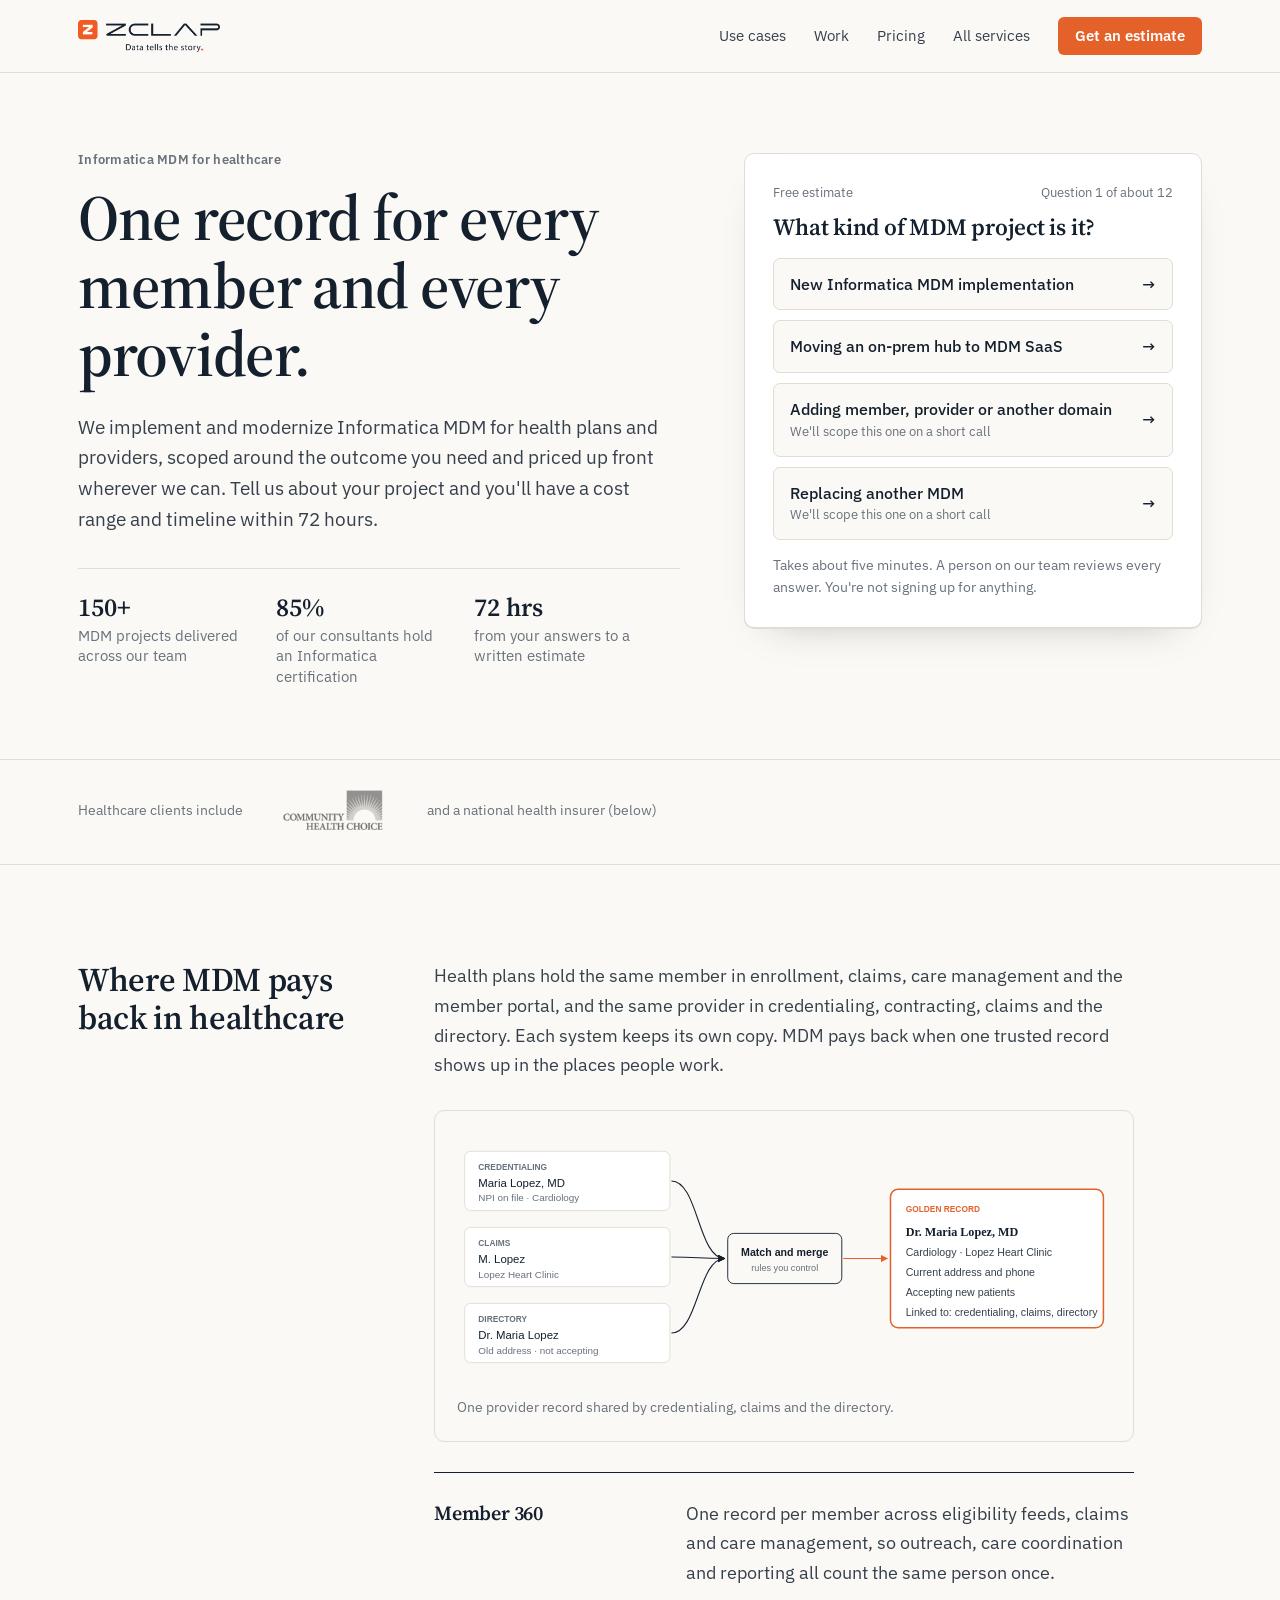
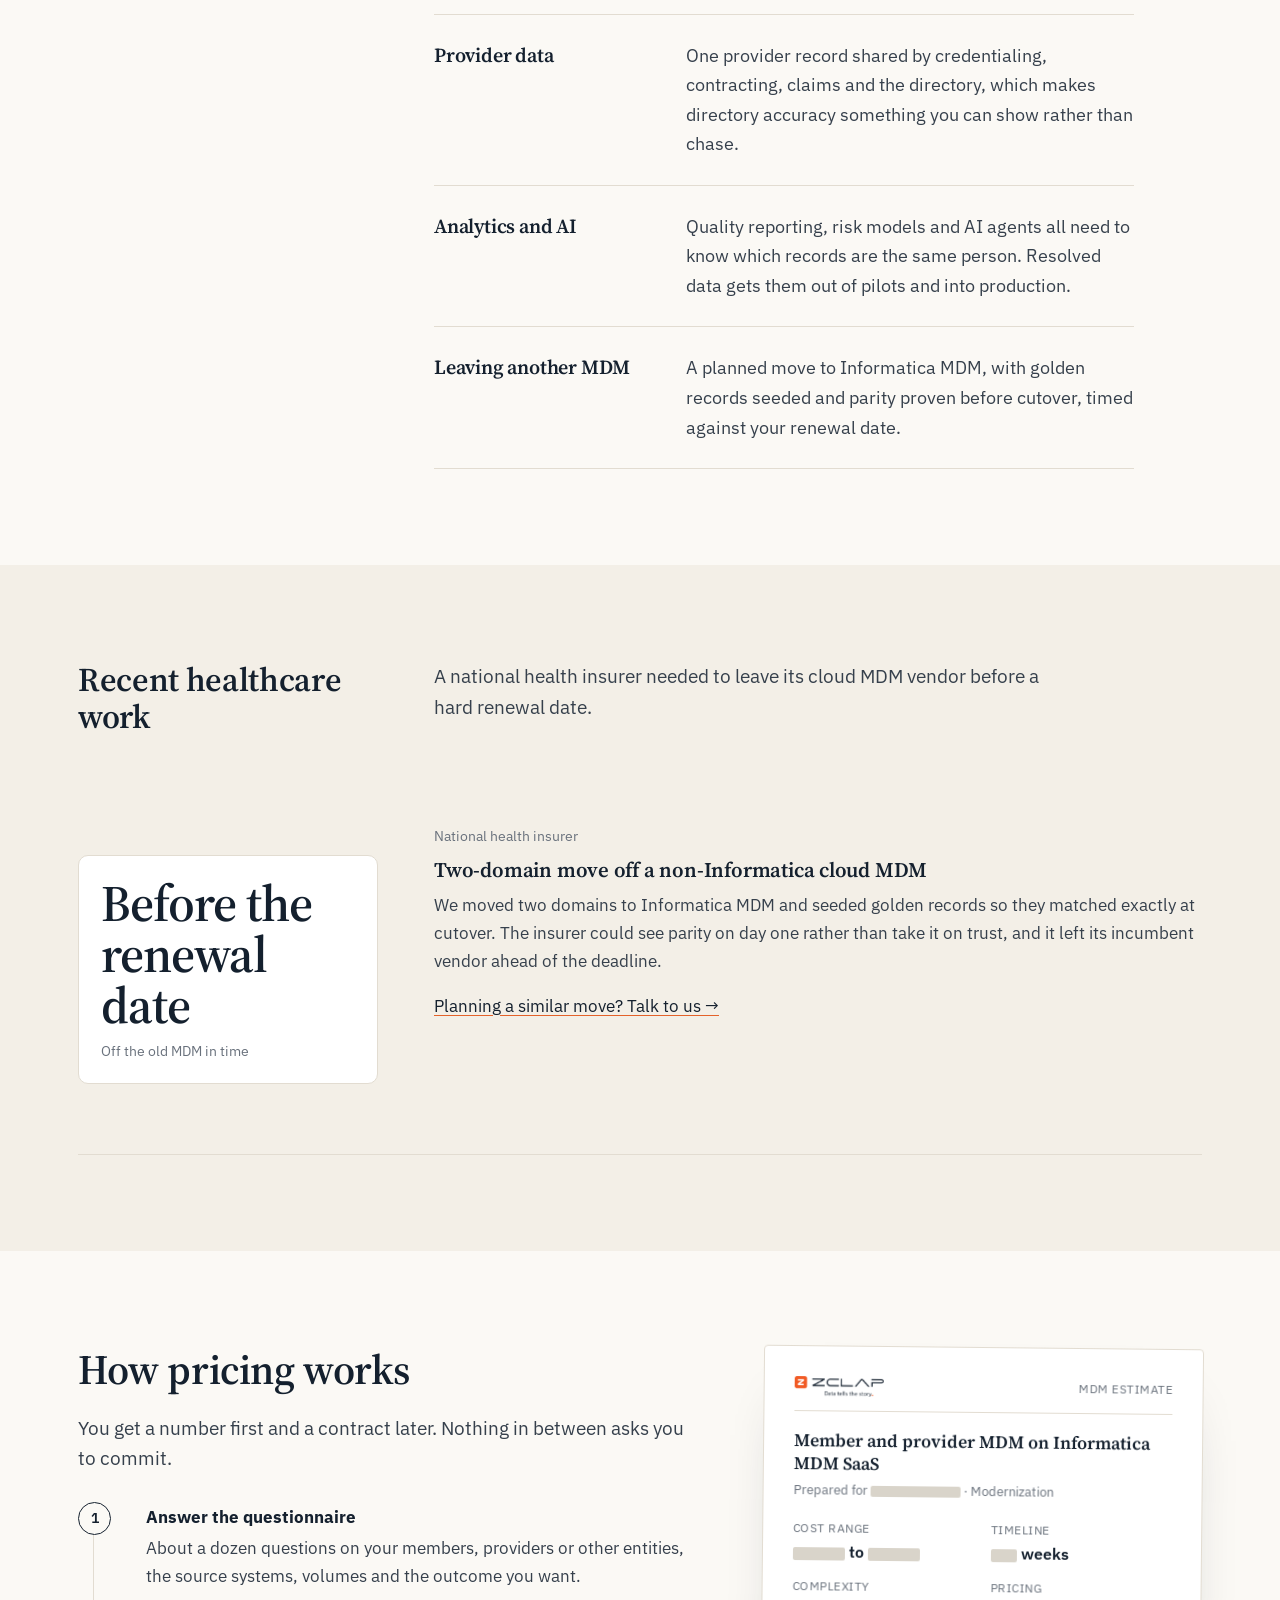
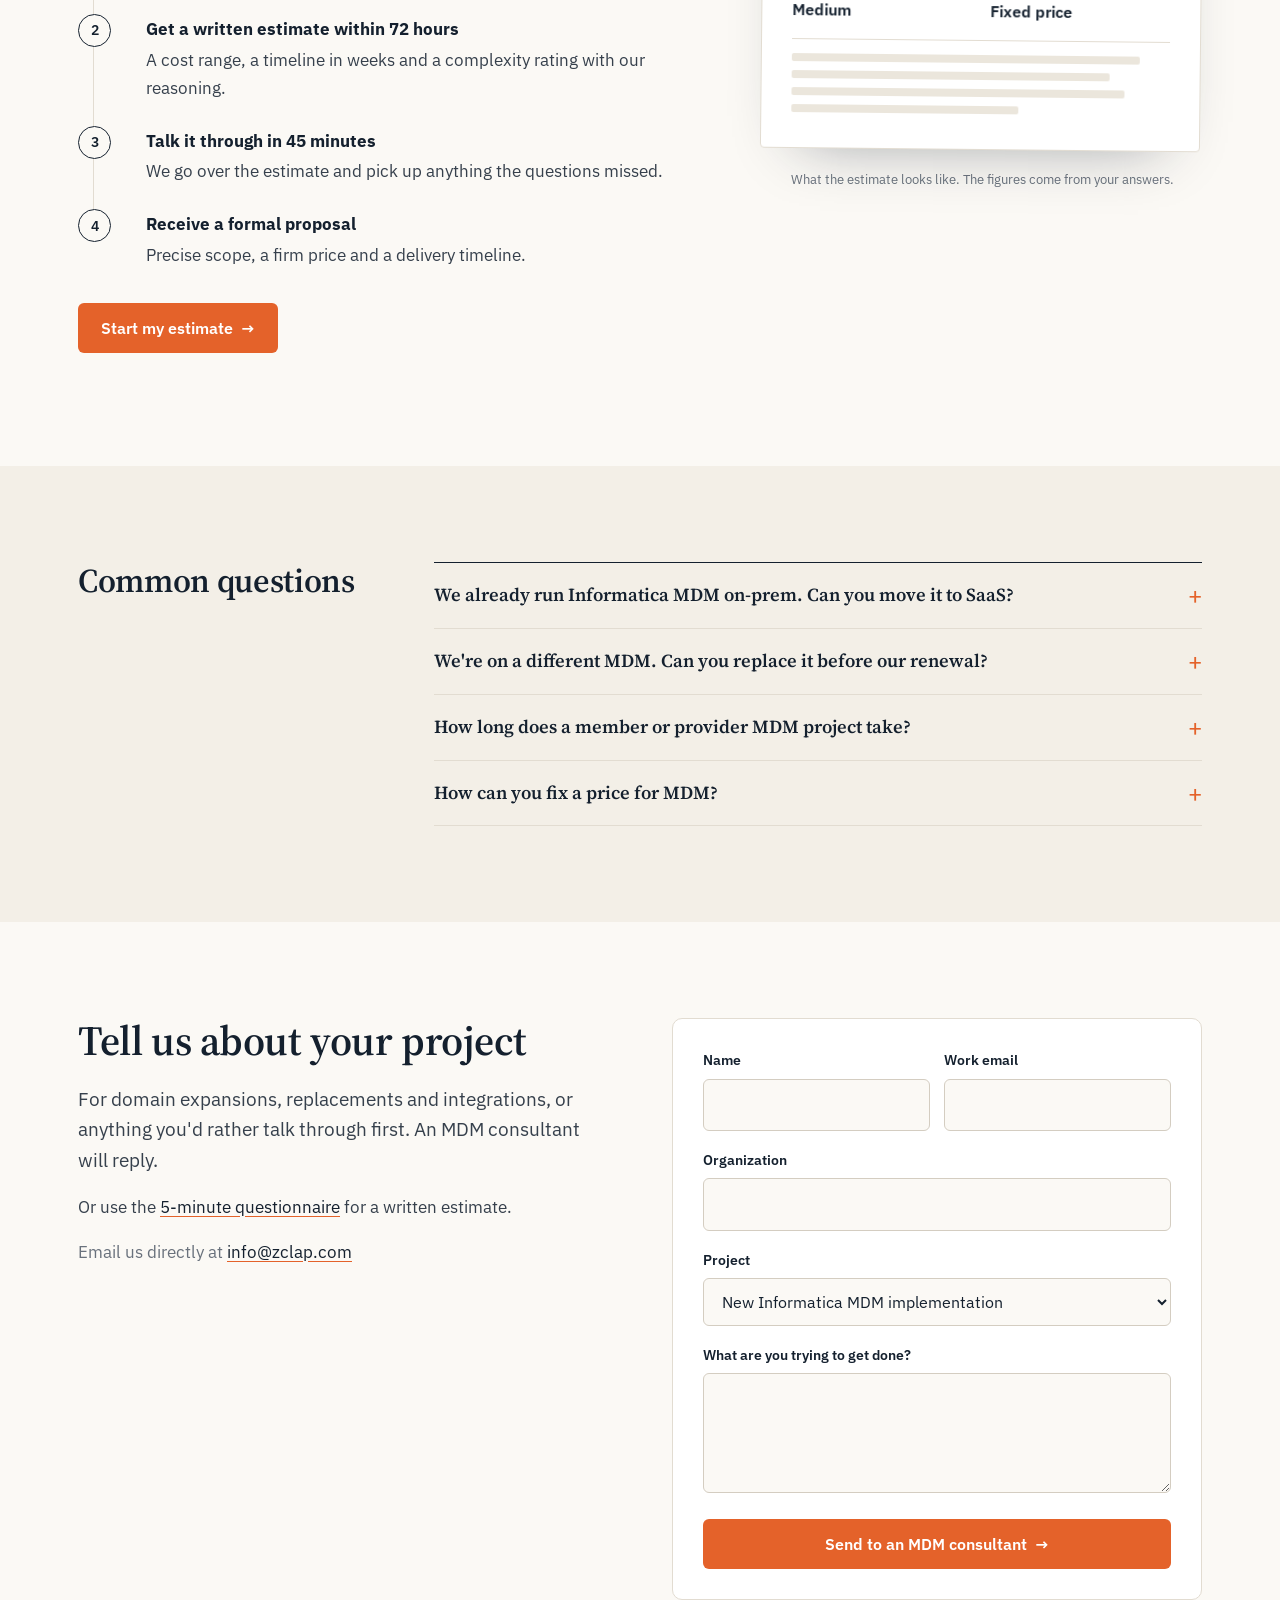
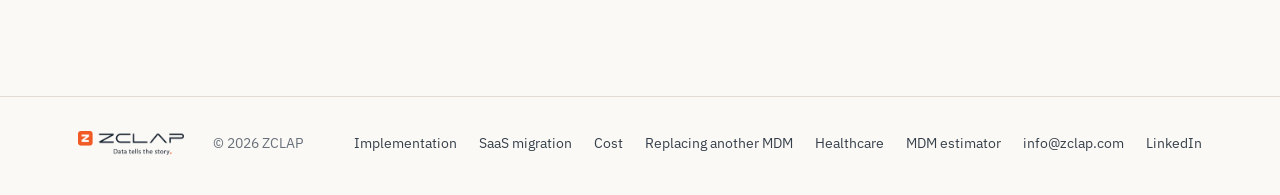
==== commit 8ce906bd: "Diagrams (golden record, provider record, architecture, migration mapping), worksheet preview, homep" ====
--- a/healthcare/index.html
+++ b/healthcare/index.html
@@ -79,6 +79,7 @@
     <div class="label"><h2>Where MDM pays back in healthcare</h2></div>
     <div class="prose">
       <p>Health plans hold the same member in enrollment, claims, care management and the member portal, and the same provider in credentialing, contracting, claims and the directory. Each system keeps its own copy. MDM pays back when one trusted record shows up in the places people work.</p>
+      <figure class="fig"><img src="../assets/fig-provider-record.svg" alt="Three records for the same provider from credentialing, claims and the directory become one provider record" width="860" height="330" loading="lazy"><figcaption>One provider record shared by credentialing, claims and the directory.</figcaption></figure>
       <div class="svc" style="margin-top:30px">
         <div class="svc-row" style="grid-template-columns:1fr 2fr"><h3>Member 360</h3><p>One record per member across eligibility feeds, claims and care management, so outreach, care coordination and reporting all count the same person once.</p></div>
         <div class="svc-row" style="grid-template-columns:1fr 2fr"><h3>Provider data</h3><p>One provider record shared by credentialing, contracting, claims and the directory, which makes directory accuracy something you can show rather than chase.</p></div>
@@ -153,7 +154,7 @@
       <p>Or use the <a href="#start">5-minute questionnaire</a> for a written estimate.</p>
       <p class="mute">Email us directly at <a href="mailto:info@zclap.com">info@zclap.com</a></p>
     </div>
-    <form id="contact-form" action="https://api.web3forms.com/submit" method="POST">
+    <form id="contact-form" data-web3 action="https://api.web3forms.com/submit" method="POST">
       <div class="ok"><h3>Thanks, it's with our team.</h3><p>An MDM consultant will be in touch shortly.</p></div>
       <div class="fields">
         <input type="hidden" name="access_key" value="fde866e1-2dad-4c62-838c-498b62151c5c">
--- a/styles.css
+++ b/styles.css
@@ -79,6 +79,9 @@
 .svc{border-top:1px solid var(--ink)}
 .svc-row{display:grid;grid-template-columns:1.05fr 1.6fr .85fr;gap:28px;padding:26px 0;border-bottom:1px solid var(--rule);align-items:baseline}
 .svc-row h3{margin:0;font-size:1.25rem}
+.svc-row h3 a{text-decoration:none;color:var(--ink)}
+.svc-row h3 a:after{content:" →";color:var(--orange);font-family:var(--sans);font-size:.9em}
+.svc-row h3 a:hover{color:var(--orange-d)}
 .svc-row p{margin:0}
 .svc-row .how{font-size:.9rem;color:var(--mute)}
 .svc-row .how a{font-weight:600;color:var(--ink);display:inline-block;margin-top:6px}
@@ -197,3 +200,38 @@
   .mbar{display:flex;position:fixed;left:0;right:0;bottom:0;z-index:50;padding:12px 16px calc(12px + env(safe-area-inset-bottom));background:rgba(251,249,245,.97);border-top:1px solid var(--rule)}
   .mbar .btn{flex:1;justify-content:center}
 }
+
+/* guide checklists */
+.check-list{list-style:none;padding:0;margin:0 0 1.2rem}
+.check-list li{position:relative;padding:8px 0 8px 30px;border-bottom:1px solid var(--rule)}
+.check-list li:before{content:"";position:absolute;left:2px;top:15px;width:14px;height:14px;border:1.5px solid var(--ink);border-radius:3px}
+sup a{text-decoration:none;color:var(--orange-d);font-weight:600}
+.starter form{background:none;border:0;padding:0}
+
+/* print / PDF: the guide only */
+@media print{
+  @page{margin:16mm 14mm}
+  body{background:#fff;font-size:10.5pt;padding:0}
+  .top,.mbar,.topics,.starter,#contact,footer,.hero-proof,.crumbs{display:none!important}
+  .hero{padding:0 0 10pt}.hero .wrap{display:block}
+  .sec{padding:14pt 0;break-inside:auto}.sec.tint{background:#fff}
+  .split{display:block}.split > .label{position:static}
+  h1{font-size:24pt}h2{font-size:15pt;break-after:avoid}h3{font-size:11pt}
+  .svc-row{grid-template-columns:1.1fr 2fr .8fr;padding:8pt 0;break-inside:avoid}
+  details{break-inside:avoid}details > p{display:block}
+  a{color:var(--ink)}
+  .print-only{display:block!important}
+}
+.print-only{display:none}
+
+/* figures and the playbook offer */
+.fig{margin:30px 0;padding:22px;background:var(--paper);border:1px solid var(--rule);border-radius:10px}
+.sec.tint .fig{background:#fff}
+.fig img{width:100%;height:auto}
+.fig figcaption{font-size:.88rem;color:var(--mute);margin-top:12px}
+.offer{border-top:1px solid var(--rule)}
+.offer-grid{display:grid;grid-template-columns:1fr 1.1fr;gap:56px;align-items:center}
+.offer-img img{width:100%;height:auto;border-radius:8px;border:1px solid var(--rule);box-shadow:0 30px 60px -40px rgba(20,32,46,.5);transform:rotate(-1deg)}
+.ws-prev{margin-top:30px}
+@media (max-width:980px){.offer-grid{grid-template-columns:1fr;gap:28px}}
+@media print{.fig{break-inside:avoid;background:#fff}}
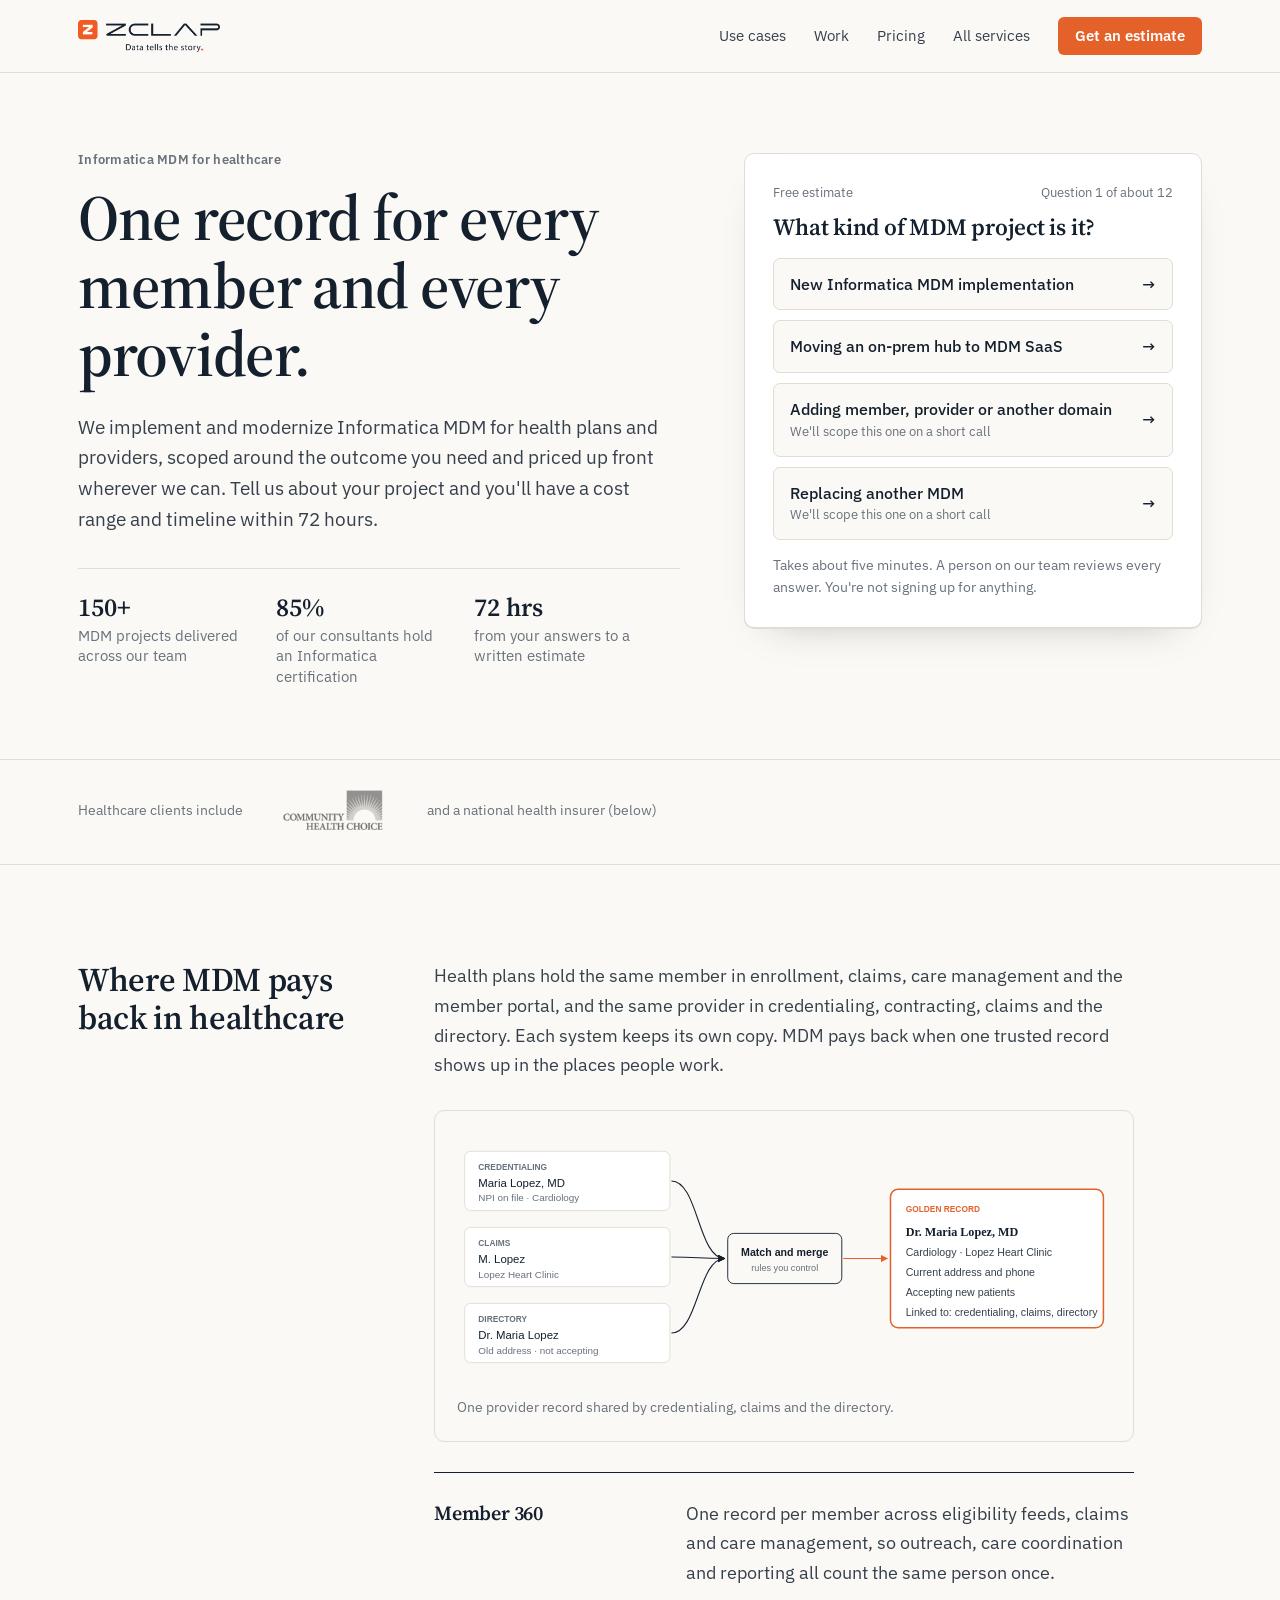
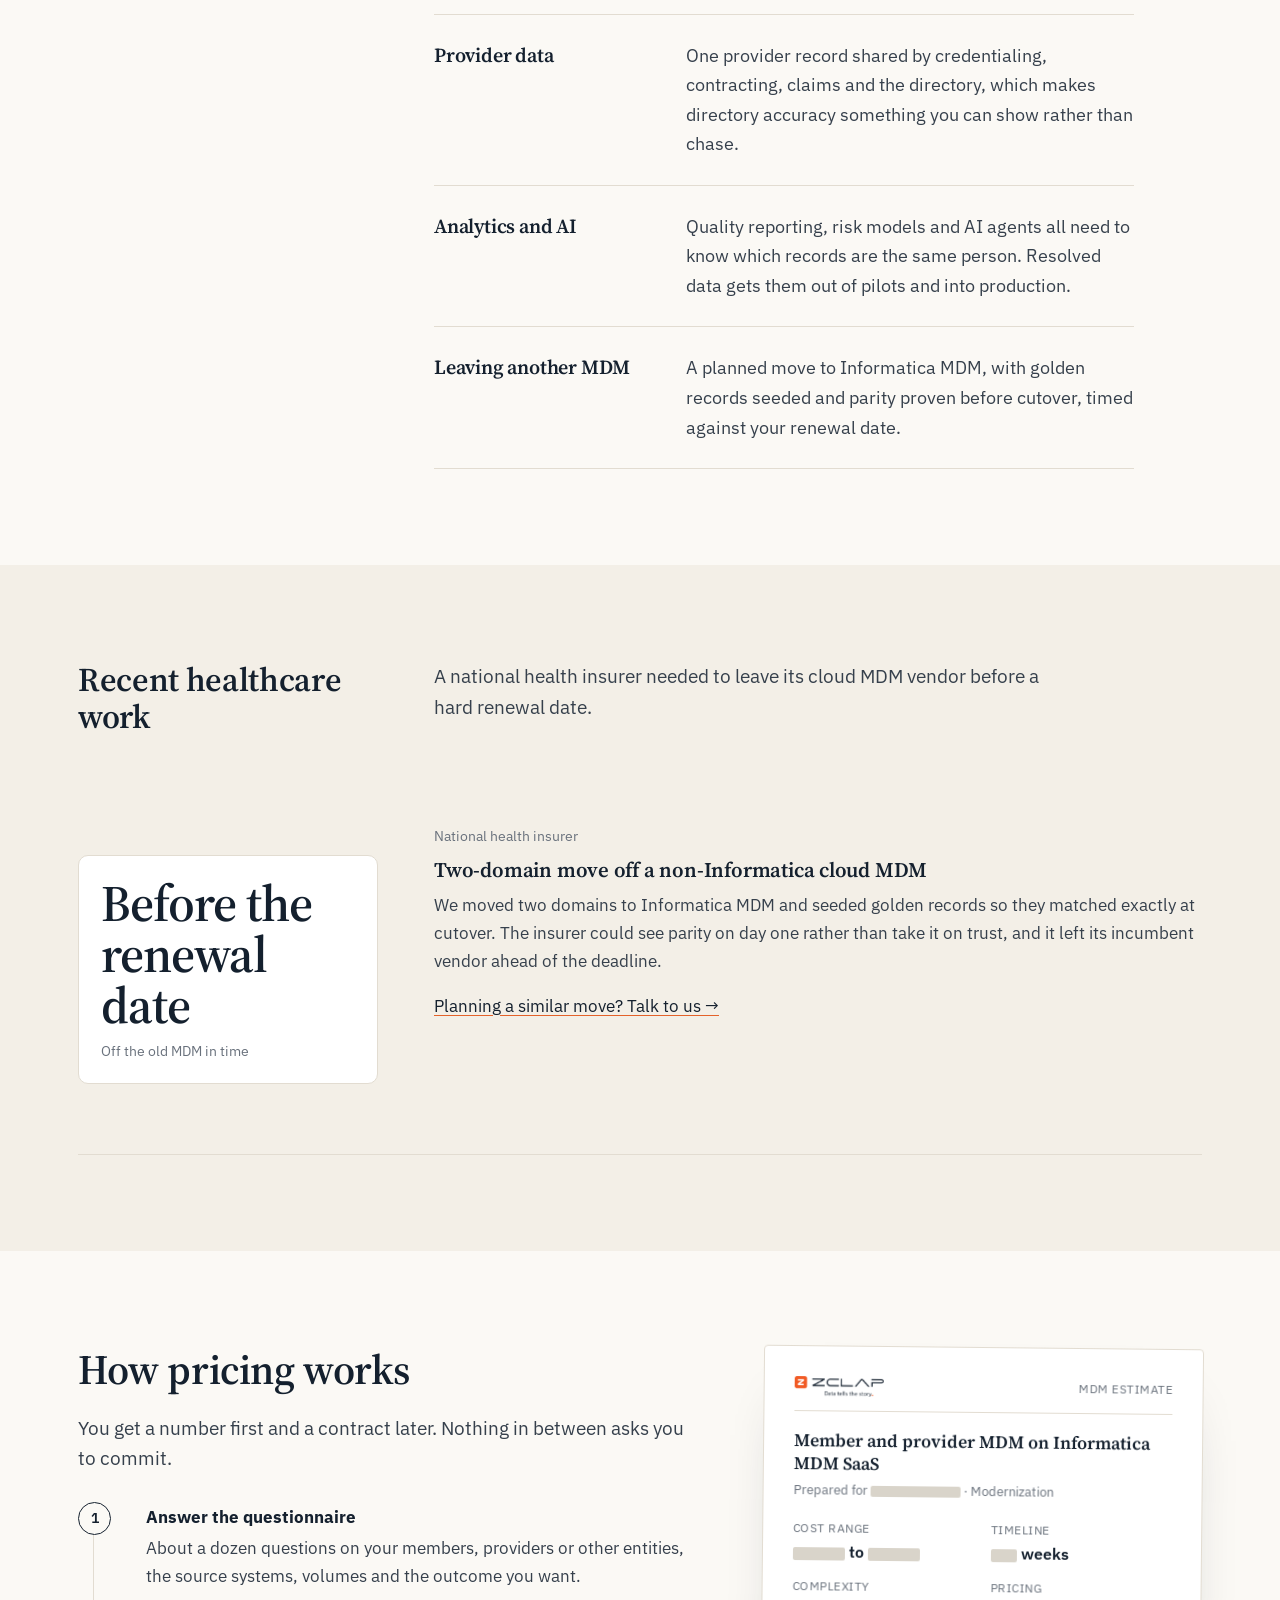
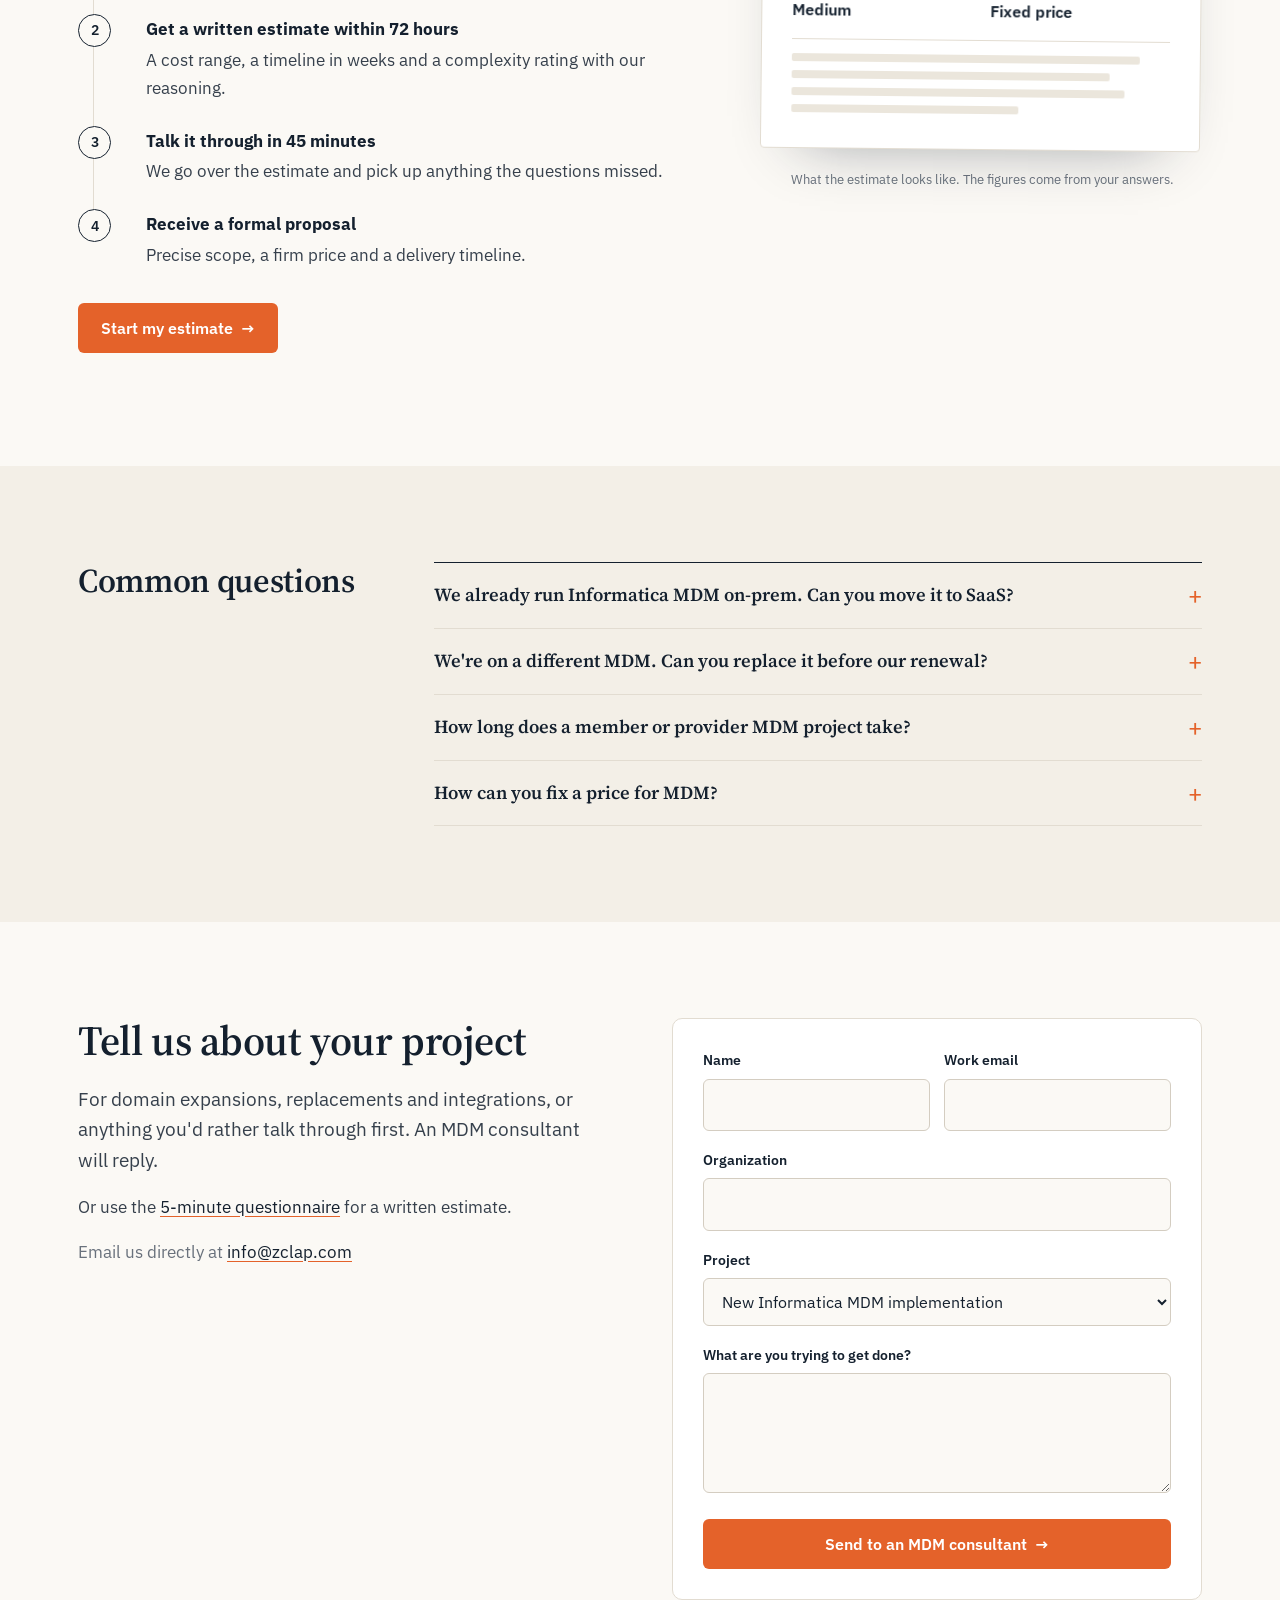
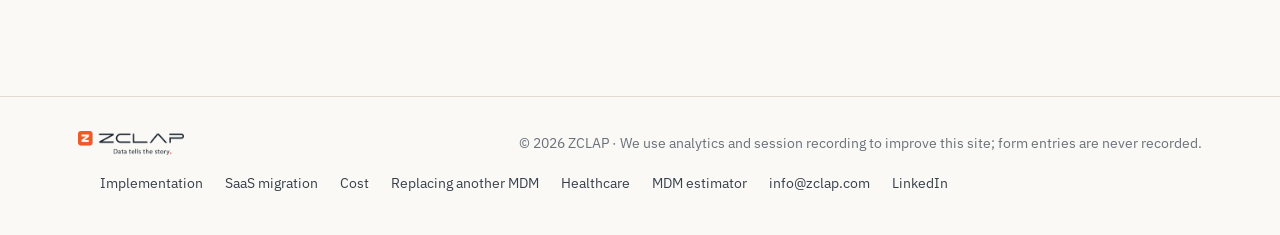
==== commit 4ed893c2: "Microsoft Clarity hook (one ID in site.js), forms masked in recordings, privacy line in footers" ====
--- a/healthcare/index.html
+++ b/healthcare/index.html
@@ -154,7 +154,7 @@
       <p>Or use the <a href="#start">5-minute questionnaire</a> for a written estimate.</p>
       <p class="mute">Email us directly at <a href="mailto:info@zclap.com">info@zclap.com</a></p>
     </div>
-    <form id="contact-form" data-web3 action="https://api.web3forms.com/submit" method="POST">
+    <form data-clarity-mask="true" id="contact-form" data-web3 action="https://api.web3forms.com/submit" method="POST">
       <div class="ok"><h3>Thanks, it's with our team.</h3><p>An MDM consultant will be in touch shortly.</p></div>
       <div class="fields">
         <input type="hidden" name="access_key" value="fde866e1-2dad-4c62-838c-498b62151c5c">
@@ -185,7 +185,7 @@
 <footer>
   <div class="wrap">
     <img src="../assets/logo-dark.png" alt="ZCLAP" width="107" height="24">
-    <span>© 2026 ZCLAP</span>
+    <span>© 2026 ZCLAP · We use analytics and session recording to improve this site; form entries are never recorded.</span>
     <span class="flinks"><a href="../informatica-mdm-implementation/">Implementation</a><a href="../informatica-mdm-saas-migration/">SaaS migration</a><a href="../informatica-mdm-cost/">Cost</a><a href="../informatica-mdm-replacement/">Replacing another MDM</a><a href="../healthcare/">Healthcare</a><a href="https://zclap.com/estimator/">MDM estimator</a><a href="mailto:info@zclap.com">info@zclap.com</a><a href="https://www.linkedin.com/company/zclap-inc/" rel="noopener">LinkedIn</a></span>
   </div>
 </footer>
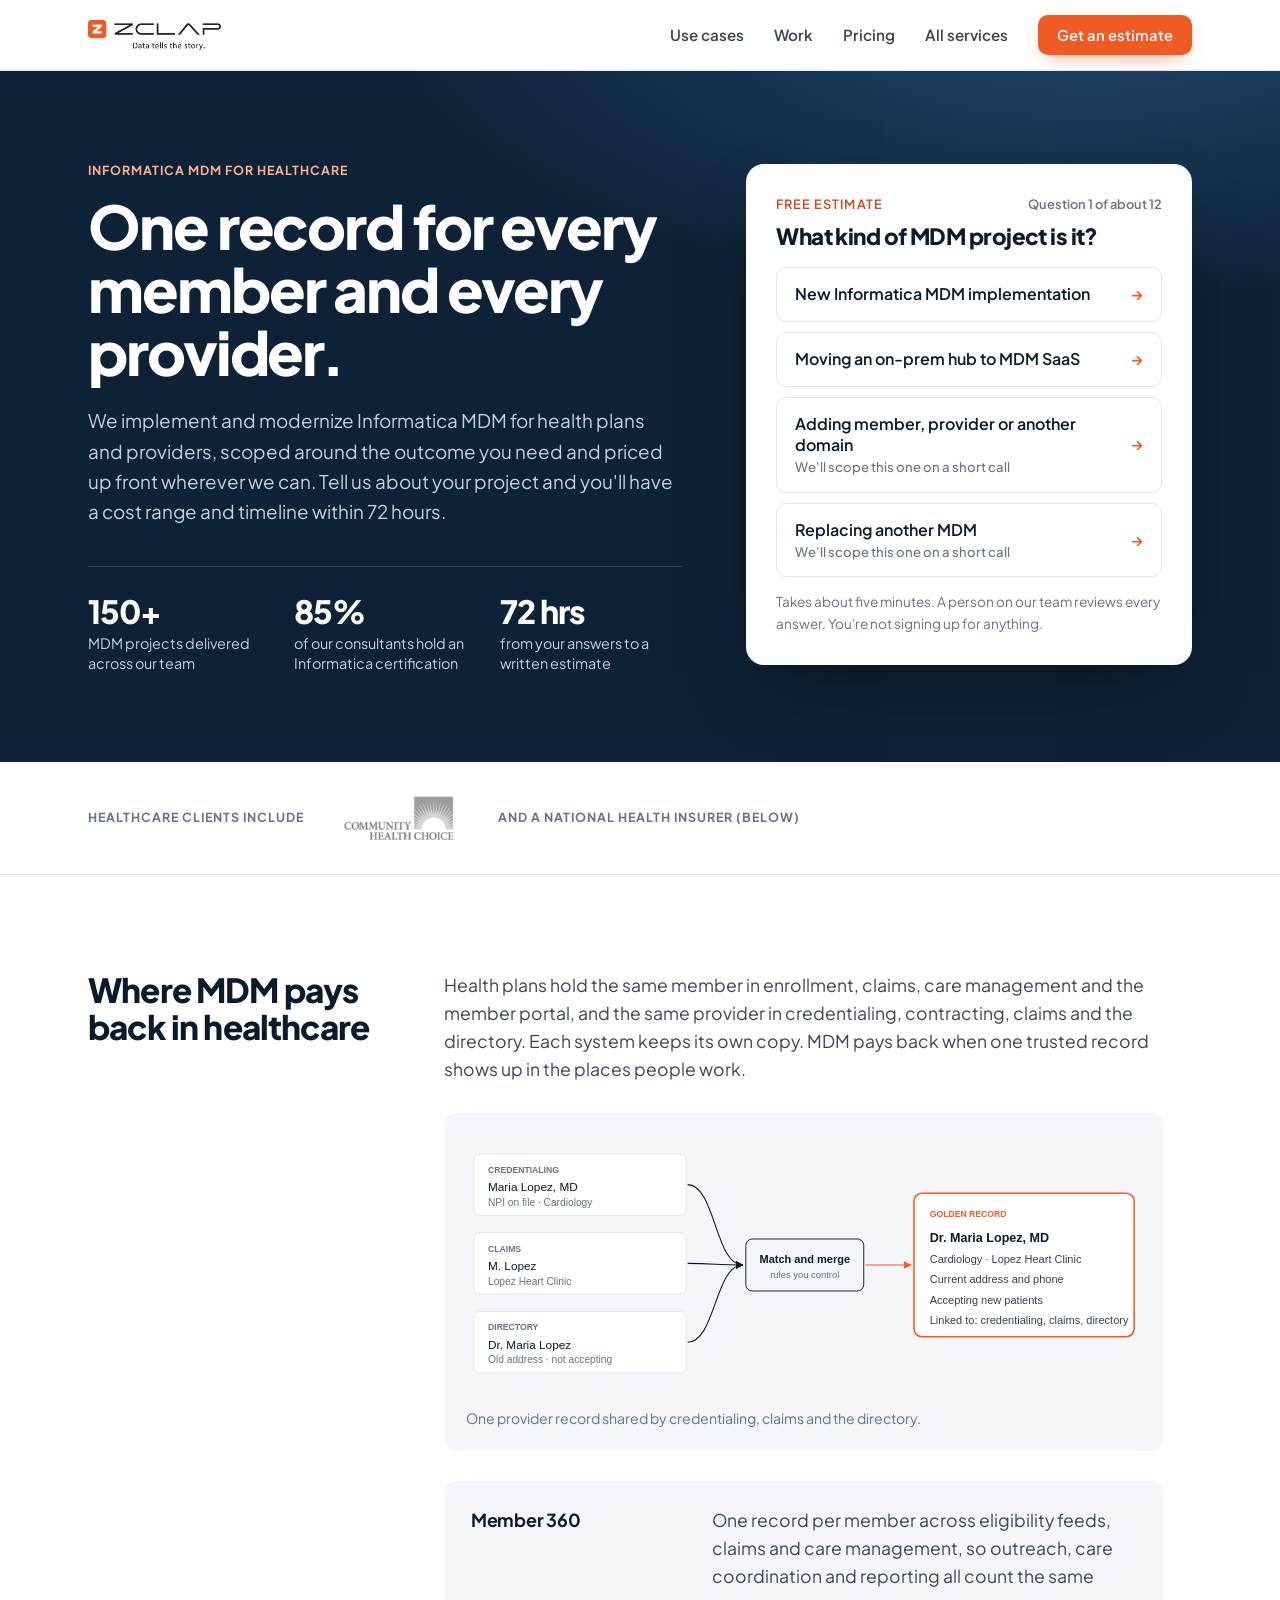
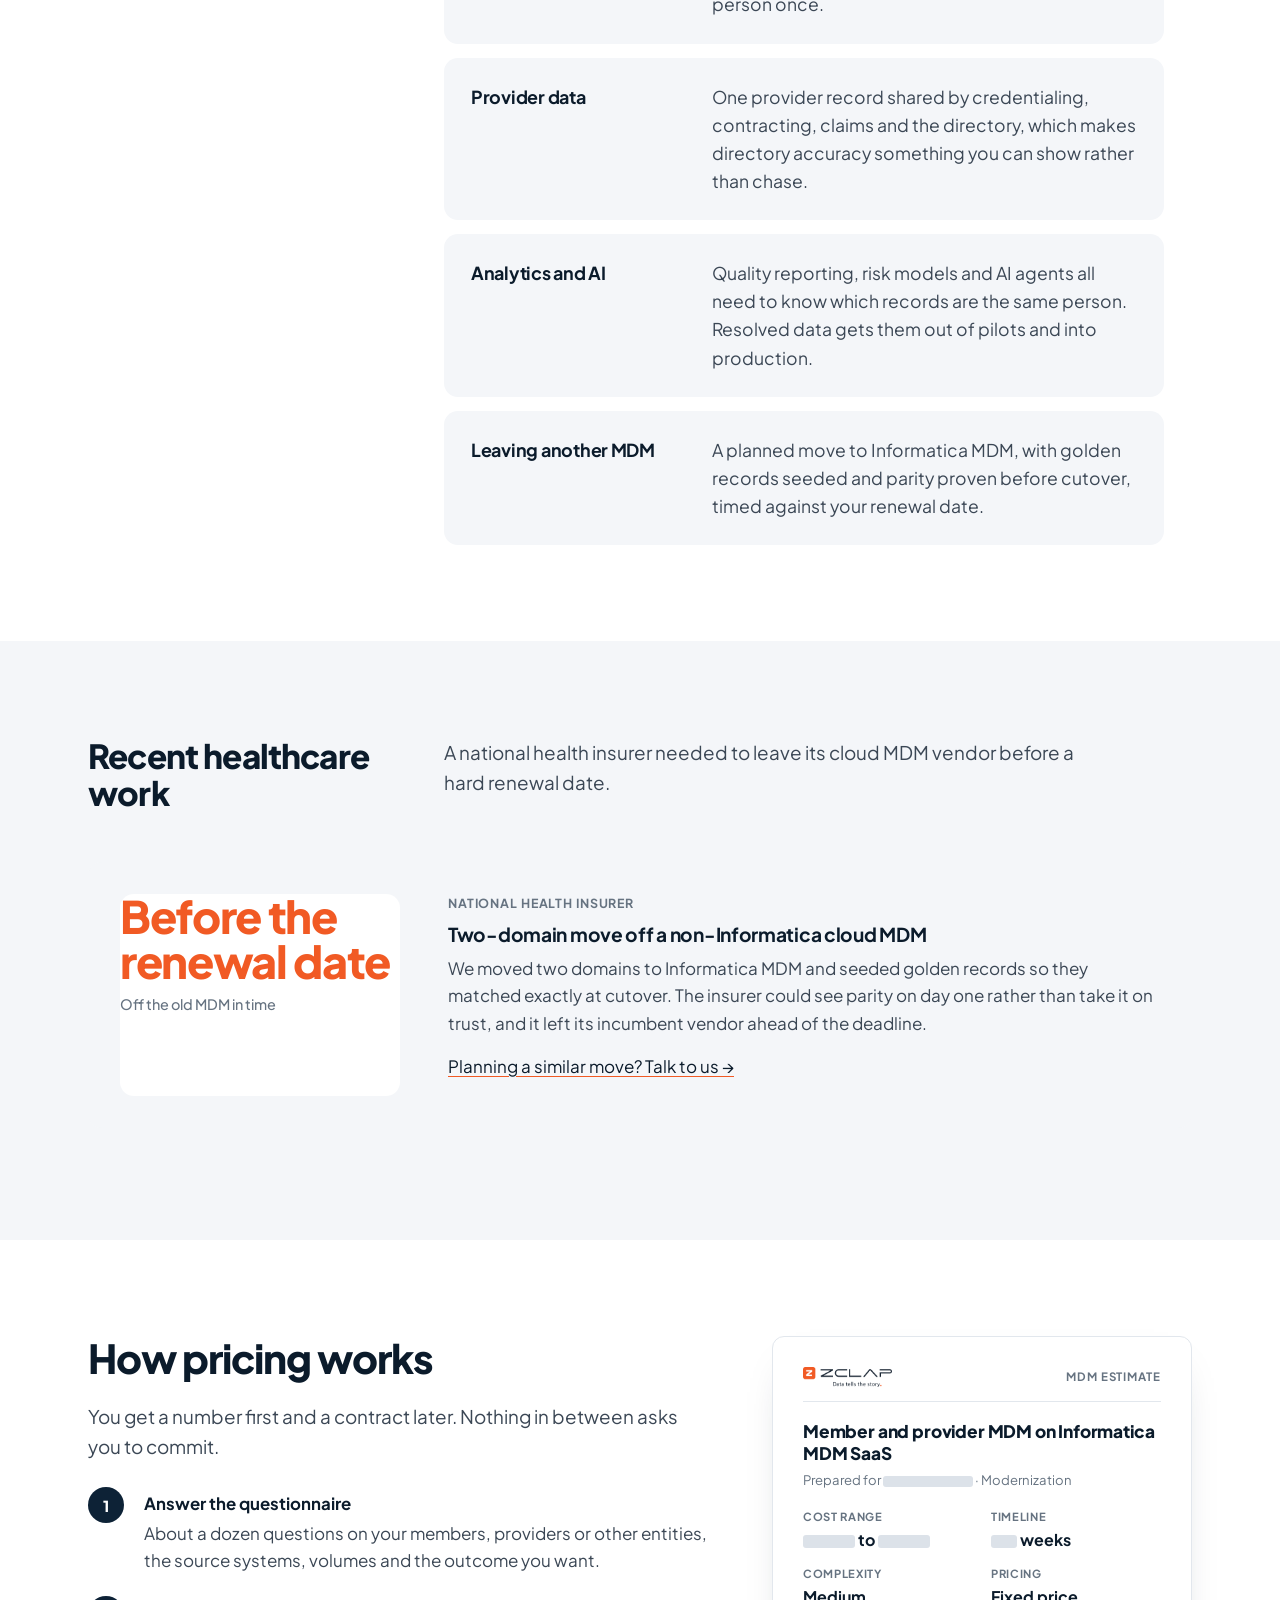
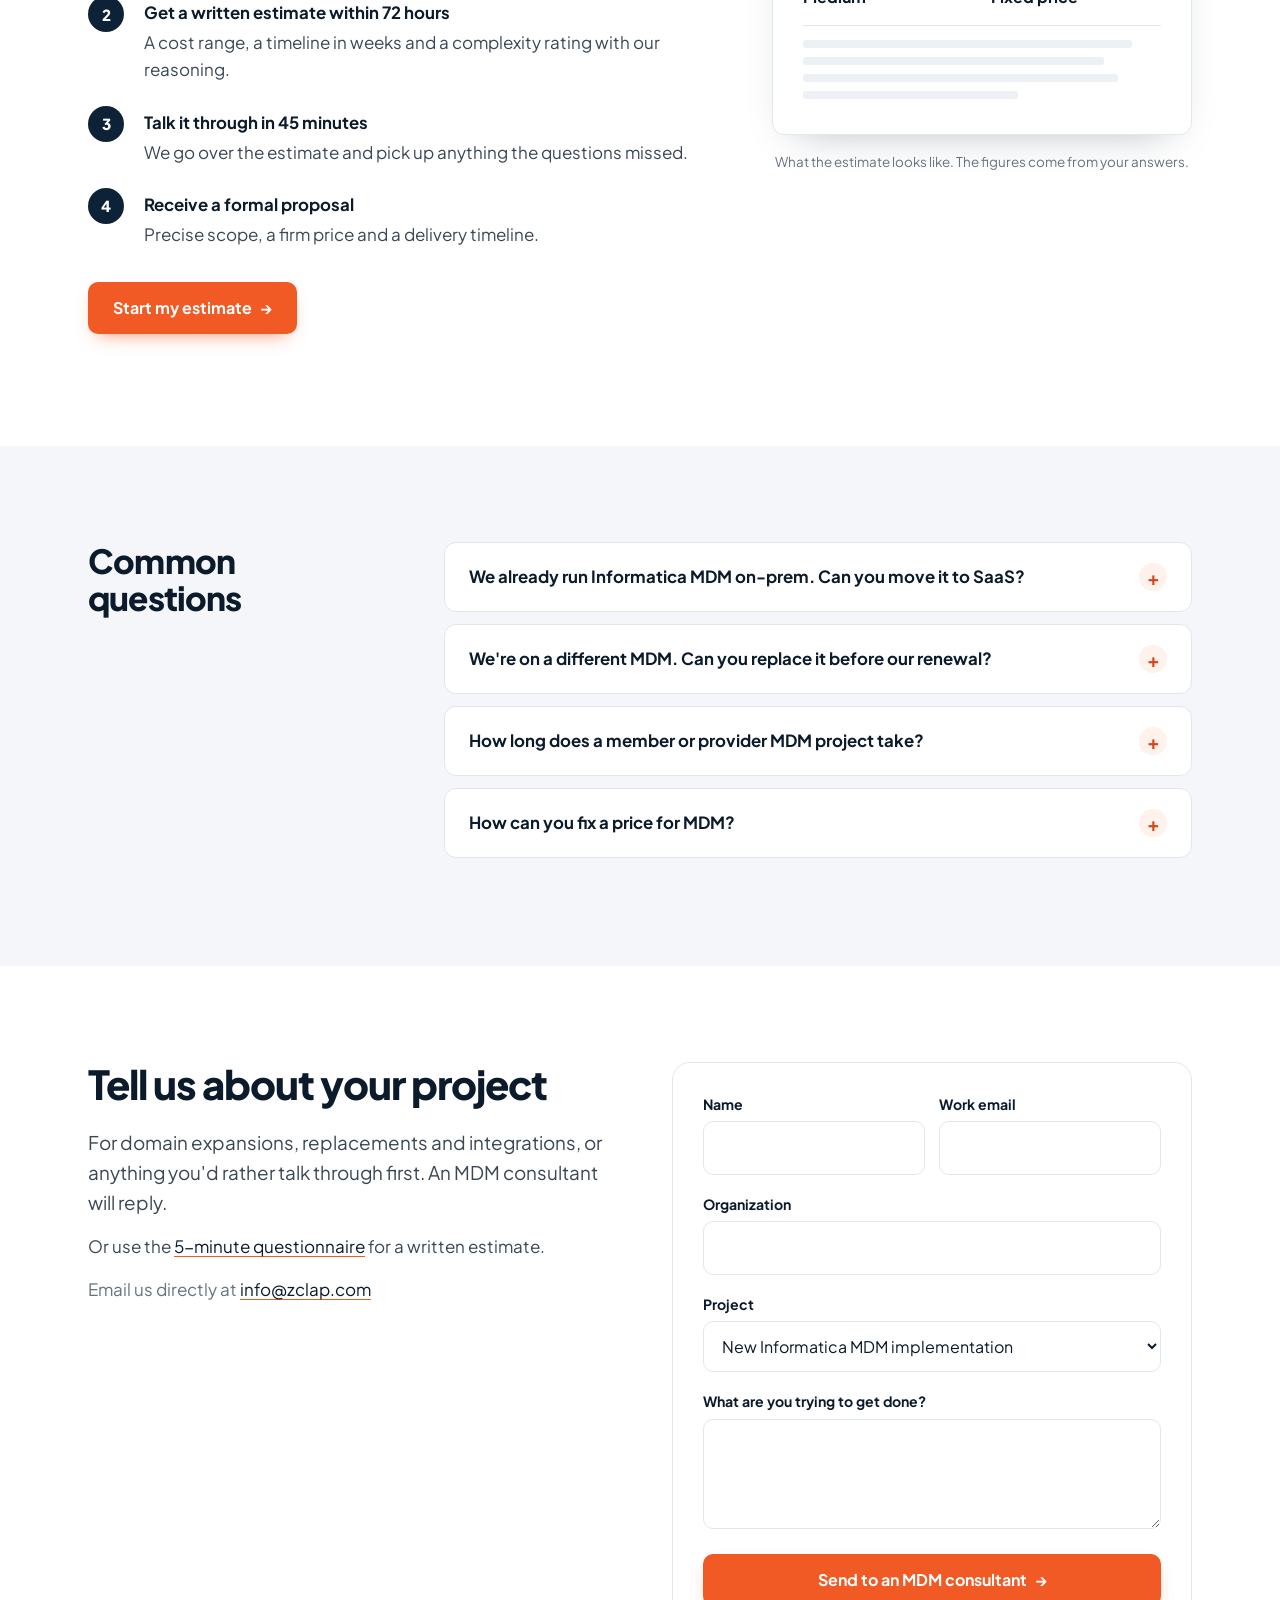
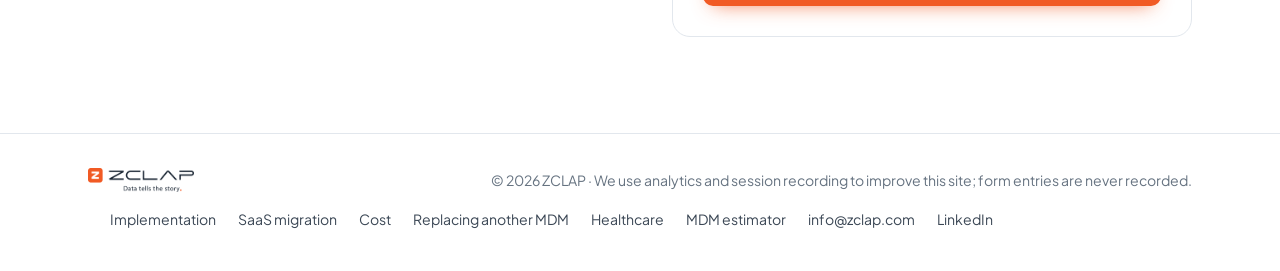
==== commit d823895f: "Redesign: Plus Jakarta Sans, navy hero, card layouts, shorter conversion copy; founder card replaces" ====
--- a/healthcare/index.html
+++ b/healthcare/index.html
@@ -16,7 +16,7 @@
 <meta name="twitter:card" content="summary_large_image">
 <link rel="preconnect" href="https://fonts.googleapis.com">
 <link rel="preconnect" href="https://fonts.gstatic.com" crossorigin>
-<link href="https://fonts.googleapis.com/css2?family=IBM+Plex+Sans:wght@400;500;600&family=Source+Serif+4:ital,opsz,wght@0,8..60,500;0,8..60,600;1,8..60,500&display=swap" rel="stylesheet">
+<link href="https://fonts.googleapis.com/css2?family=Plus+Jakarta+Sans:wght@400;500;600;700;800&display=swap" rel="stylesheet">
 <link rel="stylesheet" href="../styles.css">
 <script async src="https://www.googletagmanager.com/gtag/js?id=G-QG1B2QHK2T"></script>
 <script>window.dataLayer=window.dataLayer||[];function gtag(){dataLayer.push(arguments);}gtag('js',new Date());gtag('config','G-QG1B2QHK2T');gtag('config','AW-18483009453');</script>
--- a/styles.css
+++ b/styles.css
@@ -1,237 +1,295 @@
-/* ZCLAP site. Editorial, light, one accent color. Shared by every page. */
+/* ZCLAP site. Clean B2B: white, navy hero, one orange accent, one sans font. Shared by every page. */
 :root{
-  --paper:#FBF9F5; --paper2:#F3EFE7; --ink:#14202E; --body:#36404c; --mute:#69717c;
-  --navy:#17324D; --orange:#E4622A; --orange-d:#C24E1C; --rule:#E2DCD1;
-  --serif:"Source Serif 4",Georgia,"Times New Roman",serif;
-  --sans:"IBM Plex Sans",-apple-system,BlinkMacSystemFont,"Segoe UI",Roboto,sans-serif;
-  --w:1180px;
+  --bg:#fff; --soft:#F4F6F9; --ink:#0B1B2B; --body:#3B4755; --mute:#667381; --line:#E2E7ED;
+  --navy:#0D2236; --navy2:#16324E; --on-dark:#C6D1DC;
+  --orange:#F15A24; --orange-d:#D2461A; --orange-soft:#FFF1EB;
+  --font:"Plus Jakarta Sans",-apple-system,BlinkMacSystemFont,"Segoe UI",Roboto,sans-serif;
+  --w:1160px; --r:14px;
 }
 *{box-sizing:border-box}
-html{scroll-behavior:smooth;scroll-padding-top:84px}
-body{margin:0;background:var(--paper);color:var(--body);font:400 1.0625rem/1.65 var(--sans);-webkit-font-smoothing:antialiased}
-h1,h2,h3{font-family:var(--serif);color:var(--ink);font-weight:600;margin:0 0 .45em;letter-spacing:-.01em}
-h1{font-size:clamp(2.3rem,5.2vw,4rem);line-height:1.06;letter-spacing:-.02em}
-h2{font-size:clamp(1.75rem,3.4vw,2.6rem);line-height:1.12}
-h3{font-size:1.3rem;line-height:1.25}
-p{margin:0 0 1.05rem}
+html{scroll-behavior:smooth;scroll-padding-top:80px}
+body{margin:0;background:var(--bg);color:var(--body);font:400 1.0625rem/1.6 var(--font);-webkit-font-smoothing:antialiased}
+h1,h2,h3,h4{font-family:var(--font);color:var(--ink);font-weight:800;margin:0 0 .5em;letter-spacing:-.025em}
+h1{font-size:clamp(2.3rem,5vw,3.75rem);line-height:1.05;letter-spacing:-.035em}
+h2{font-size:clamp(1.75rem,3.3vw,2.5rem);line-height:1.12}
+h3{font-size:1.2rem;line-height:1.3;font-weight:700;letter-spacing:-.015em}
+p{margin:0 0 1rem}
 a{color:var(--ink);text-decoration-color:var(--orange);text-underline-offset:3px}
 a:hover{color:var(--orange-d)}
 img{max-width:100%;display:block}
 .wrap{max-width:var(--w);margin:0 auto;padding:0 28px}
-.rule{border:0;border-top:1px solid var(--rule);margin:0}
-.kicker{font:600 .82rem/1 var(--sans);color:var(--mute);letter-spacing:.02em;margin-bottom:18px;display:block}
-.big{font-size:1.2rem;line-height:1.6;color:var(--body);max-width:640px}
+.kicker{display:inline-block;font:700 .78rem/1 var(--font);letter-spacing:.08em;text-transform:uppercase;color:var(--orange-d);margin-bottom:18px}
+.big{font-size:1.18rem;line-height:1.6;color:var(--body);max-width:640px}
 .mute{color:var(--mute)}
-.btn{display:inline-flex;align-items:center;gap:.5em;font:600 1rem/1 var(--sans);padding:16px 22px;border-radius:6px;text-decoration:none;cursor:pointer;border:1px solid transparent}
-.btn-primary{background:var(--orange);color:#fff}
-.btn-primary:hover{background:var(--orange-d);color:#fff}
-.btn-quiet{border-color:var(--ink);color:var(--ink);background:transparent}
-.btn-quiet:hover{background:var(--ink);color:#fff}
+.center{text-align:center}.center .big{margin-left:auto;margin-right:auto}
+.btn{display:inline-flex;align-items:center;gap:.5em;font:700 1rem/1 var(--font);padding:17px 24px;border-radius:10px;text-decoration:none;cursor:pointer;border:1.5px solid transparent;transition:background .15s,transform .15s,box-shadow .15s}
+.btn-primary{background:var(--orange);color:#fff;box-shadow:0 8px 20px -10px rgba(241,90,36,.8)}
+.btn-primary:hover{background:var(--orange-d);color:#fff;transform:translateY(-1px)}
+.btn-quiet{border-color:currentColor;color:var(--ink);background:transparent}
+.btn-quiet:hover{background:var(--ink);border-color:var(--ink);color:#fff}
+.btn-light{border-color:rgba(255,255,255,.35);color:#fff;background:transparent}
+.btn-light:hover{border-color:#fff;color:#fff;background:rgba(255,255,255,.08)}
 .arrow{transition:transform .15s}
 a:hover .arrow,button:hover .arrow{transform:translateX(3px)}
 
 /* header */
-.top{position:sticky;top:0;z-index:40;background:rgba(251,249,245,.94);backdrop-filter:saturate(1.4) blur(8px);border-bottom:1px solid var(--rule)}
-.top .wrap{display:flex;align-items:center;justify-content:space-between;height:72px;gap:24px}
-.top img{height:32px;width:auto}
-.top nav{display:flex;align-items:center;gap:28px}
-.top nav a{font-size:.95rem;text-decoration:none;color:var(--body)}
+.top{position:sticky;top:0;z-index:40;background:rgba(255,255,255,.96);backdrop-filter:saturate(1.4) blur(8px);border-bottom:1px solid var(--line)}
+.top .wrap{display:flex;align-items:center;justify-content:space-between;height:70px;gap:24px}
+.top img{height:30px;width:auto}
+.top nav{display:flex;align-items:center;gap:30px}
+.top nav a{font-size:.95rem;font-weight:600;text-decoration:none;color:var(--body)}
 .top nav a:hover{color:var(--ink)}
-.top nav .btn{padding:11px 16px;font-size:.92rem;color:#fff}
+.top nav .btn{padding:12px 18px;font-size:.92rem;color:#fff}
 .menu{display:none;background:none;border:0;font-size:1.5rem;color:var(--ink);cursor:pointer}
 
-/* hero */
-.hero{padding:80px 0 72px}
-.hero .wrap{display:grid;grid-template-columns:1.25fr .95fr;gap:64px;align-items:start}
-.hero h1{margin-bottom:24px}
-.hero-proof{display:flex;gap:28px;margin-top:34px;padding-top:24px;border-top:1px solid var(--rule);flex-wrap:wrap}
-.hero-proof div{font-size:.92rem;color:var(--mute);max-width:170px;line-height:1.4}
-.hero-proof b{display:block;font:600 1.6rem/1.1 var(--serif);color:var(--ink);margin-bottom:4px}
+/* hero: dark band on every page */
+.hero{padding:84px 0 88px;background:radial-gradient(1200px 500px at 85% -10%,#1f4669 0%,transparent 60%),var(--navy);color:var(--on-dark)}
+.hero .wrap{display:grid;grid-template-columns:1.2fr .9fr;gap:64px;align-items:center}
+.hero h1{color:#fff;margin-bottom:22px}
+.hero h1 em{font-style:normal;color:var(--orange)}
+.hero .big{color:var(--on-dark)}
+.hero .kicker{color:#FFB08F}
+.hero a:not(.btn):not(.choice){color:#fff}
+.hero-cta{display:flex;flex-wrap:wrap;gap:12px;align-items:center;margin-top:30px}
+.hero-proof{display:grid;grid-template-columns:repeat(3,auto);justify-content:start;gap:36px;margin-top:40px;padding-top:28px;border-top:1px solid rgba(255,255,255,.14)}
+.hero-proof div{font-size:.9rem;color:var(--on-dark);max-width:170px;line-height:1.4}
+.hero-proof b{display:block;font:800 2rem/1 var(--font);color:#fff;letter-spacing:-.03em;margin-bottom:6px}
+.crumbs{font-size:.85rem;color:var(--on-dark);margin-bottom:16px}
+.crumbs a{color:var(--on-dark)!important}
 
 /* the estimator starter */
-.starter{background:#fff;border:1px solid var(--rule);border-radius:10px;padding:28px;box-shadow:0 1px 0 var(--rule),0 18px 40px -28px rgba(20,32,46,.35)}
-.starter .step{font-size:.82rem;color:var(--mute);margin-bottom:10px;display:flex;justify-content:space-between}
-.starter h2{font-size:1.45rem;margin-bottom:18px}
-.choice{display:flex;justify-content:space-between;align-items:center;width:100%;text-align:left;padding:15px 16px;margin-bottom:10px;border:1px solid var(--rule);border-radius:7px;background:var(--paper);font:500 1rem/1.3 var(--sans);color:var(--ink);text-decoration:none;cursor:pointer}
-.choice:hover{border-color:var(--ink);background:#fff;color:var(--ink)}
-.choice small{display:block;font-weight:400;color:var(--mute);font-size:.84rem;margin-top:3px}
+.starter{background:#fff;border-radius:18px;padding:30px;box-shadow:0 30px 70px -30px rgba(0,0,0,.55);color:var(--body)}
+.starter .step{font-size:.8rem;font-weight:600;color:var(--mute);margin-bottom:10px;display:flex;justify-content:space-between}
+.starter .step span:first-child{color:var(--orange-d);text-transform:uppercase;letter-spacing:.08em}
+.starter h2{font-size:1.4rem;margin-bottom:18px}
+.choice{display:flex;justify-content:space-between;align-items:center;width:100%;text-align:left;padding:16px 18px;margin-bottom:10px;border:1.5px solid var(--line);border-radius:10px;background:#fff;font:600 1rem/1.3 var(--font);color:var(--ink);text-decoration:none;cursor:pointer;transition:border-color .15s,background .15s}
+.choice:hover{border-color:var(--orange);background:var(--orange-soft);color:var(--ink)}
+.choice .arrow{color:var(--orange)}
+.choice small{display:block;font-weight:500;color:var(--mute);font-size:.82rem;margin-top:3px}
 .starter .fine{font-size:.85rem;color:var(--mute);margin:14px 0 0}
 
 /* clients */
-.clients{padding:30px 0 34px;border-top:1px solid var(--rule);border-bottom:1px solid var(--rule)}
+.clients{padding:34px 0;border-bottom:1px solid var(--line)}
 .clients .wrap{display:flex;align-items:center;gap:40px;flex-wrap:wrap}
-.clients span{font-size:.85rem;color:var(--mute);flex:0 0 auto}
+.clients span{font-size:.78rem;font-weight:700;letter-spacing:.08em;text-transform:uppercase;color:var(--mute);flex:0 0 auto}
 .clients .row{display:flex;align-items:center;justify-content:space-between;gap:28px 44px;flex:1;flex-wrap:wrap}
-.clients img{max-height:40px;max-width:118px;width:auto;height:auto;filter:grayscale(1) contrast(1.1);opacity:.7;mix-blend-mode:multiply}
-
-/* editorial two-column sections */
+.clients img{max-height:44px;max-width:130px;width:auto;height:auto;filter:grayscale(1);opacity:.65;transition:opacity .2s,filter .2s}
+.clients img:hover{filter:none;opacity:1}
+
+/* sections */
 .sec{padding:96px 0}
-.sec.tint{background:var(--paper2)}
+.sec.tint{background:var(--soft)}
+.sec.dark{background:var(--navy);color:var(--on-dark)}
+.sec.dark h2,.sec.dark h3{color:#fff}
+.sec.dark .big{color:var(--on-dark)}
+.head{max-width:720px;margin:0 0 48px}
+.head.center{margin-left:auto;margin-right:auto}
+.head h2{margin-bottom:14px}
 .split{display:grid;grid-template-columns:300px 1fr;gap:56px}
-.split > .label{position:sticky;top:110px;align-self:start}
-.split > .label h2{font-size:clamp(1.6rem,2.6vw,2.15rem)}
-.prose{max-width:700px}
-.prose p{font-size:1.12rem}
-.pull{font:500 italic clamp(1.4rem,2.4vw,1.85rem)/1.35 var(--serif);color:var(--ink);border-left:3px solid var(--orange);padding:4px 0 4px 24px;margin:36px 0}
+.split > .label h2{font-size:clamp(1.6rem,2.6vw,2.1rem)}
+.prose{max-width:720px}
+.prose p{font-size:1.1rem}
+.pull{font:700 clamp(1.25rem,2.2vw,1.6rem)/1.4 var(--font);color:var(--ink);letter-spacing:-.015em;border-left:4px solid var(--orange);padding:6px 0 6px 24px;margin:36px 0}
 .src{font-size:.8rem;color:var(--mute)}
 
-/* services list */
-.svc{border-top:1px solid var(--ink)}
-.svc-row{display:grid;grid-template-columns:1.05fr 1.6fr .85fr;gap:28px;padding:26px 0;border-bottom:1px solid var(--rule);align-items:baseline}
-.svc-row h3{margin:0;font-size:1.25rem}
+/* cards */
+.grid{display:grid;gap:20px}
+.g3{grid-template-columns:repeat(3,1fr)}
+.g2{grid-template-columns:repeat(2,1fr)}
+.card{background:#fff;border:1px solid var(--line);border-radius:var(--r);padding:28px;display:flex;flex-direction:column}
+.sec:not(.tint) .card{background:var(--soft);border-color:transparent}
+.card h3{margin-bottom:10px}
+.card p{margin:0;font-size:1rem}
+.card .more{margin-top:auto;padding-top:18px;font-weight:700;font-size:.95rem;text-decoration:none}
+.card .more:hover{color:var(--orange-d)}
+.icon{width:44px;height:44px;border-radius:12px;background:var(--orange-soft);color:var(--orange-d);display:grid;place-items:center;font:800 1.1rem/1 var(--font);margin-bottom:18px}
+.tag{display:inline-block;align-self:flex-start;font:700 .72rem/1 var(--font);letter-spacing:.06em;text-transform:uppercase;padding:7px 10px;border-radius:99px;margin-bottom:16px;background:#E8EDF3;color:var(--navy2)}
+.tag.hot{background:var(--orange-soft);color:var(--orange-d)}
+a.card{text-decoration:none;color:var(--body);transition:border-color .15s,transform .15s,box-shadow .15s}
+a.card:hover{border-color:var(--orange);transform:translateY(-2px);box-shadow:0 18px 40px -26px rgba(13,34,54,.45)}
+a.card:hover h3{color:var(--orange-d)}
+
+/* results */
+.result .num{font:800 clamp(2.2rem,3.6vw,2.9rem)/1 var(--font);color:var(--orange);letter-spacing:-.04em;margin-bottom:6px}
+.result .unit{font-size:.92rem;font-weight:600;color:var(--ink);margin-bottom:18px}
+.result .who{font-size:.78rem;font-weight:700;letter-spacing:.07em;text-transform:uppercase;color:var(--mute);margin:0 0 6px;padding-top:18px;border-top:1px solid var(--line)}
+
+/* process */
+.flow{list-style:none;margin:0;padding:0;display:grid;grid-template-columns:repeat(4,1fr);gap:20px;counter-reset:n}
+.flow li{counter-increment:n;background:#fff;border:1px solid var(--line);border-radius:var(--r);padding:26px 24px}
+.flow li:before{content:counter(n);display:grid;place-items:center;width:36px;height:36px;border-radius:50%;background:var(--navy);color:#fff;font:800 .95rem/1 var(--font);margin-bottom:16px}
+.flow b{display:block;color:var(--ink);font-size:1.05rem;margin-bottom:6px;line-height:1.3}
+.flow span{font-size:.95rem}
+.price-row{display:grid;grid-template-columns:1fr 420px;gap:56px;align-items:center;margin-top:56px}
+.checks{list-style:none;padding:0;margin:0 0 28px}
+.checks li{position:relative;padding:8px 0 8px 34px;font-size:1.05rem;color:var(--ink);font-weight:500}
+.checks li:before{content:"✓";position:absolute;left:0;top:8px;width:22px;height:22px;border-radius:50%;background:var(--orange-soft);color:var(--orange-d);font:800 .8rem/22px var(--font);text-align:center}
+
+/* older layouts kept for the topic pages */
+.svc{display:grid;gap:14px}
+.svc-row{display:grid;grid-template-columns:1fr 1.6fr .85fr;gap:28px;padding:24px 26px;background:#fff;border:1px solid var(--line);border-radius:var(--r);align-items:baseline}
+.sec:not(.tint) .svc-row{background:var(--soft);border-color:transparent}
+.svc-row h3{margin:0;font-size:1.12rem}
 .svc-row h3 a{text-decoration:none;color:var(--ink)}
-.svc-row h3 a:after{content:" →";color:var(--orange);font-family:var(--sans);font-size:.9em}
+.svc-row h3 a:after{content:" →";color:var(--orange)}
 .svc-row h3 a:hover{color:var(--orange-d)}
 .svc-row p{margin:0}
-.svc-row .how{font-size:.9rem;color:var(--mute)}
-.svc-row .how a{font-weight:600;color:var(--ink);display:inline-block;margin-top:6px}
-
-/* case studies */
-.case{display:grid;grid-template-columns:300px 1fr;gap:56px;padding:40px 0;border-bottom:1px solid var(--rule)}
-.case:first-of-type{border-top:1px solid var(--ink)}
-.case .fig{font:600 clamp(2.2rem,4vw,3.2rem)/1 var(--serif);color:var(--ink);letter-spacing:-.02em}
-.case .fig small{display:block;font:400 .9rem/1.4 var(--sans);color:var(--mute);margin-top:10px;letter-spacing:0}
+.svc-row .how{font-size:.88rem;color:var(--mute)}
+.svc-row .how a{font-weight:700;color:var(--ink);display:inline-block;margin-top:6px}
+.case{display:grid;grid-template-columns:280px 1fr;gap:48px;padding:32px;margin-bottom:16px;background:var(--soft);border-radius:var(--r)}
+.case .fig{font:800 clamp(2rem,3.6vw,2.8rem)/1 var(--font);color:var(--orange);letter-spacing:-.03em;margin:0;padding:0;background:none;border:0}
+.case .fig small{display:block;font:500 .9rem/1.4 var(--font);color:var(--mute);margin-top:10px;letter-spacing:0}
 .case h3{margin-bottom:8px}
-.case .who{font-size:.85rem;color:var(--mute);margin-bottom:10px}
-
-/* how we price */
-.price{display:grid;grid-template-columns:1fr 440px;gap:64px;align-items:start}
+.case .who{font-size:.78rem;font-weight:700;letter-spacing:.07em;text-transform:uppercase;color:var(--mute);margin-bottom:8px}
+.price{display:grid;grid-template-columns:1fr 420px;gap:64px;align-items:start}
 .steps{list-style:none;margin:30px 0 0;padding:0;counter-reset:n}
-.steps li{position:relative;padding:0 0 26px 52px;border-left:1px solid var(--rule);margin-left:15px}
-.steps li:last-child{border-left-color:transparent;padding-bottom:0}
-.steps li:before{counter-increment:n;content:counter(n);position:absolute;left:-16px;top:-2px;width:31px;height:31px;border-radius:50%;background:var(--paper);border:1px solid var(--ink);display:grid;place-items:center;font:600 .9rem/1 var(--sans);color:var(--ink)}
-.sec.tint .steps li:before{background:var(--paper2)}
+.steps li{position:relative;padding:0 0 26px 56px}
+.steps li:last-child{padding-bottom:0}
+.steps li:before{counter-increment:n;content:counter(n);position:absolute;left:0;top:-4px;width:36px;height:36px;border-radius:50%;background:var(--navy);display:grid;place-items:center;font:800 .95rem/1 var(--font);color:#fff}
 .steps b{display:block;color:var(--ink);font-size:1.05rem;margin-bottom:2px}
+.inds{display:grid;grid-template-columns:repeat(2,1fr);gap:14px}
+.ind{display:block;padding:22px 24px;background:var(--soft);border-radius:var(--r);text-decoration:none;color:var(--body)}
+.ind b{display:block;font-weight:700;color:var(--ink);margin-bottom:4px}
+a.ind:hover b{color:var(--orange-d)}
+a.ind b:after{content:" →";color:var(--orange)}
 
 /* sample estimate (illustrative document) */
-.doc{background:#fff;border:1px solid var(--rule);border-radius:4px;padding:30px 30px 26px;box-shadow:0 30px 60px -40px rgba(20,32,46,.45);transform:rotate(.6deg)}
-.doc .hd{display:flex;justify-content:space-between;align-items:center;border-bottom:1px solid var(--rule);padding-bottom:14px;margin-bottom:18px}
+.doc{background:#fff;border:1px solid var(--line);border-radius:12px;padding:30px 30px 26px;box-shadow:0 18px 40px -24px rgba(13,34,54,.35)}
+.doc .hd{display:flex;justify-content:space-between;align-items:center;border-bottom:1px solid var(--line);padding-bottom:14px;margin-bottom:18px}
 .doc .hd img{height:20px;width:auto}
-.doc .hd span{font-size:.75rem;color:var(--mute);letter-spacing:.04em}
-.doc h4{font:600 1.1rem/1.3 var(--serif);color:var(--ink);margin:0 0 4px}
+.doc .hd span{font-size:.72rem;font-weight:700;color:var(--mute);letter-spacing:.08em}
+.doc h4{font-size:1.08rem;line-height:1.3;color:var(--ink);margin:0 0 4px;letter-spacing:-.01em}
 .doc .sub{font-size:.82rem;color:var(--mute);margin-bottom:18px}
 .doc dl{display:grid;grid-template-columns:1fr 1fr;gap:14px 18px;margin:0 0 18px}
-.doc dt{font-size:.72rem;color:var(--mute);letter-spacing:.04em;text-transform:uppercase}
-.doc dd{margin:4px 0 0;font:600 1rem/1.3 var(--sans);color:var(--ink)}
-.bar{display:inline-block;height:.8em;border-radius:2px;background:#d9d4ca;vertical-align:middle}
-.doc .lines{border-top:1px solid var(--rule);padding-top:14px}
-.doc .lines div{height:8px;border-radius:2px;background:#ebe6dc;margin-bottom:9px}
-.doc-cap{font-size:.84rem;color:var(--mute);margin-top:18px;text-align:center}
-
-/* industries */
-.inds{display:grid;grid-template-columns:repeat(2,1fr);border-top:1px solid var(--ink)}
-.ind{display:block;padding:22px 24px 22px 0;border-bottom:1px solid var(--rule);text-decoration:none;color:var(--body)}
-.ind:nth-child(odd){border-right:1px solid var(--rule)}
-.ind:nth-child(even){padding-left:24px}
-.ind b{display:block;font:600 1.15rem/1.3 var(--serif);color:var(--ink);margin-bottom:4px}
-a.ind:hover b{color:var(--orange-d)}
-a.ind b:after{content:" →";color:var(--orange)}
-
-/* team */
-.team{display:grid;grid-template-columns:repeat(3,1fr);gap:32px;margin-top:8px}
-.person .ph{aspect-ratio:1/1;max-width:200px;background:#e7e1d6;border-radius:4px;margin-bottom:16px;display:grid;place-items:center;color:#a39c90;font-size:.85rem}
-.person h3{margin-bottom:2px;font-size:1.2rem}
+.doc dt{font-size:.7rem;font-weight:700;color:var(--mute);letter-spacing:.06em;text-transform:uppercase}
+.doc dd{margin:4px 0 0;font:700 1rem/1.3 var(--font);color:var(--ink)}
+.bar{display:inline-block;height:.8em;border-radius:3px;background:#DCE2E9;vertical-align:middle}
+.doc .lines{border-top:1px solid var(--line);padding-top:14px}
+.doc .lines div{height:8px;border-radius:3px;background:#EDF0F4;margin-bottom:9px}
+.doc-cap{font-size:.84rem;color:var(--mute);margin-top:16px;text-align:center}
+
+/* industries as chips */
+.chips{display:flex;flex-wrap:wrap;gap:10px;justify-content:center}
+.chips a,.chips span{padding:12px 18px;border-radius:99px;background:#fff;border:1px solid var(--line);font-weight:600;font-size:.95rem;color:var(--ink);text-decoration:none}
+.chips a{border-color:var(--orange);color:var(--orange-d)}
+.chips a:hover{background:var(--orange-soft)}
+
+/* founder */
+.founder{display:grid;grid-template-columns:auto 1fr;gap:28px;align-items:center;max-width:820px;margin:0 auto;background:#fff;border:1px solid var(--line);border-radius:var(--r);padding:30px}
+.founder .ph{width:96px;height:96px;border-radius:50%;background:var(--soft);display:grid;place-items:center;font:800 1.6rem/1 var(--font);color:var(--navy2)}
+.founder h3{margin:0 0 2px}
+.founder .role{font-size:.9rem;color:var(--mute);margin-bottom:8px}
+.founder p{margin:0}
+.team{display:grid;grid-template-columns:repeat(3,1fr);gap:24px}
+.person .ph{aspect-ratio:1/1;max-width:200px;background:var(--soft);border-radius:var(--r);margin-bottom:16px;display:grid;place-items:center;color:var(--mute);font-size:.85rem}
+.person h3{margin-bottom:2px}
 .person .role{font-size:.9rem;color:var(--mute);margin-bottom:8px}
-.person p{font-size:.95rem}
 
 /* faq */
-details{border-bottom:1px solid var(--rule);padding:20px 0}
-details:first-of-type{border-top:1px solid var(--ink)}
-summary{cursor:pointer;list-style:none;display:flex;justify-content:space-between;gap:20px;font:600 1.15rem/1.35 var(--serif);color:var(--ink)}
+.faq{max-width:820px;margin:0 auto}
+details{background:#fff;border:1px solid var(--line);border-radius:12px;padding:20px 24px;margin-bottom:12px}
+.sec:not(.tint) details{background:var(--soft);border-color:transparent}
+summary{cursor:pointer;list-style:none;display:flex;justify-content:space-between;align-items:center;gap:20px;font:700 1.05rem/1.4 var(--font);color:var(--ink)}
 summary::-webkit-details-marker{display:none}
-summary:after{content:"+";font:400 1.5rem/1 var(--sans);color:var(--orange)}
+summary:after{content:"+";flex:0 0 28px;height:28px;border-radius:50%;background:var(--orange-soft);color:var(--orange-d);font:700 1.2rem/28px var(--font);text-align:center}
 details[open] summary:after{content:"−"}
-details p{margin:12px 0 0;max-width:700px}
+details p{margin:12px 0 0;max-width:720px}
+
+/* playbook strip */
+.strip{background:var(--orange-soft);border-radius:var(--r);padding:26px 30px;display:flex;align-items:center;justify-content:space-between;gap:24px;flex-wrap:wrap}
+.strip b{color:var(--ink);font-size:1.1rem}
+.strip p{margin:4px 0 0;font-size:.98rem}
 
 /* contact */
 .contact .wrap{display:grid;grid-template-columns:1fr 1fr;gap:64px;align-items:start}
-form{background:#fff;border:1px solid var(--rule);border-radius:10px;padding:30px}
-label{display:block;font-size:.88rem;font-weight:600;color:var(--ink);margin-bottom:6px}
-input,select,textarea{width:100%;font:inherit;font-size:1rem;padding:12px 14px;border:1px solid #d4cdc1;border-radius:6px;background:var(--paper);margin-bottom:18px;color:var(--ink)}
-input:focus,select:focus,textarea:focus{outline:2px solid var(--orange);outline-offset:1px;background:#fff}
-textarea{min-height:120px;resize:vertical}
+.sec.dark.contact a:not(.btn){color:#fff}
+form{background:#fff;border:1px solid var(--line);border-radius:18px;padding:30px;color:var(--body)}
+.sec.dark form{border:0;box-shadow:0 30px 70px -30px rgba(0,0,0,.55)}
+label{display:block;font-size:.88rem;font-weight:700;color:var(--ink);margin-bottom:6px}
+input,select,textarea{width:100%;font:inherit;font-size:1rem;padding:13px 14px;border:1.5px solid var(--line);border-radius:10px;background:#fff;margin-bottom:18px;color:var(--ink)}
+input:focus,select:focus,textarea:focus{outline:none;border-color:var(--orange);box-shadow:0 0 0 3px var(--orange-soft)}
+textarea{min-height:110px;resize:vertical}
 .pair{display:grid;grid-template-columns:1fr 1fr;gap:0 14px}
 .ok{display:none;padding:20px 0}
 
-footer{border-top:1px solid var(--rule);padding:34px 0 40px;font-size:.9rem;color:var(--mute)}
+footer{border-top:1px solid var(--line);padding:34px 0 40px;font-size:.88rem;color:var(--mute)}
 footer .wrap{display:flex;justify-content:space-between;align-items:center;flex-wrap:wrap;gap:16px}
 footer img{height:24px;width:auto}
 footer a{color:var(--body);text-decoration:none;margin-left:22px}
+footer a:hover{color:var(--orange-d)}
 
 /* topic pages */
-.crumbs{font-size:.85rem;color:var(--mute);margin-bottom:14px}
-.crumbs a{color:var(--mute)}
-.topics{border-top:1px solid var(--rule);border-bottom:1px solid var(--rule);padding:14px 0;font-size:.92rem}
+.topics{border-bottom:1px solid var(--line);padding:14px 0;font-size:.92rem}
 .topics .wrap{display:flex;flex-wrap:wrap;gap:8px 22px;align-items:center}
 .topics span{color:var(--mute)}
-.topics a{text-decoration:none;color:var(--body)}
-.topics a[aria-current]{color:var(--ink);font-weight:600;text-decoration:underline;text-decoration-color:var(--orange)}
+.topics a{text-decoration:none;color:var(--body);font-weight:600}
+.topics a[aria-current]{color:var(--orange-d);text-decoration:underline}
 .flinks{display:flex;flex-wrap:wrap;gap:6px 0}
 
 /* sticky call to action on phones */
 .mbar{display:none}
 
 @media (max-width:980px){
-  .hero .wrap,.price,.contact .wrap{grid-template-columns:1fr;gap:44px}
+  .hero .wrap,.price,.price-row,.contact .wrap{grid-template-columns:1fr;gap:44px}
   .split,.case{grid-template-columns:1fr;gap:18px}
-  .split > .label{position:static}
   .svc-row{grid-template-columns:1fr;gap:8px}
-  .team{grid-template-columns:1fr 1fr}
-  .top nav{display:none;position:absolute;top:72px;left:0;right:0;background:var(--paper);flex-direction:column;align-items:flex-start;padding:20px 28px 26px;border-bottom:1px solid var(--rule);gap:18px}
+  .g3,.team{grid-template-columns:1fr 1fr}
+  .flow{grid-template-columns:1fr 1fr}
+  .top nav{display:none;position:absolute;top:70px;left:0;right:0;background:#fff;flex-direction:column;align-items:flex-start;padding:20px 28px 26px;border-bottom:1px solid var(--line);gap:18px}
   .top nav.open{display:flex}
   .menu{display:block}
-  .doc{transform:none}
 }
 @media (max-width:640px){
   .wrap{padding:0 20px}
   .hero{padding:48px 0 56px}
-  .sec{padding:68px 0}
-  .inds,.team,.pair{grid-template-columns:1fr}
-  .hero-proof{display:grid;grid-template-columns:repeat(3,1fr);gap:14px}
-  .hero-proof div{font-size:.8rem}
-  .hero-proof b{font-size:1.3rem}
-  .ind:nth-child(odd){border-right:0}
-  .ind:nth-child(even){padding-left:0}
-  .clients .wrap{gap:18px}
+  .sec{padding:64px 0}
+  .head{margin-bottom:32px}
+  .g3,.g2,.flow,.inds,.team,.pair{grid-template-columns:1fr}
+  .hero-proof{grid-template-columns:repeat(3,1fr);gap:14px}
+  .hero-proof div{font-size:.78rem}
+  .hero-proof b{font-size:1.45rem}
+  .clients .wrap{gap:14px;flex-direction:column;align-items:flex-start}
+  .card{padding:22px}.icon{width:38px;height:38px;margin-bottom:14px}.tag{margin-bottom:12px}
+  .hero-cta .btn{flex:1;justify-content:center}
   .clients .row{justify-content:flex-start;gap:20px 30px}
   .clients img{max-height:30px;max-width:92px}
+  .founder{grid-template-columns:1fr;text-align:left}
   footer a{margin:0 18px 0 0}
   body{padding-bottom:76px}
-  .mbar{display:flex;position:fixed;left:0;right:0;bottom:0;z-index:50;padding:12px 16px calc(12px + env(safe-area-inset-bottom));background:rgba(251,249,245,.97);border-top:1px solid var(--rule)}
+  .mbar{display:flex;position:fixed;left:0;right:0;bottom:0;z-index:50;padding:12px 16px calc(12px + env(safe-area-inset-bottom));background:rgba(255,255,255,.97);border-top:1px solid var(--line)}
   .mbar .btn{flex:1;justify-content:center}
 }
 
 /* guide checklists */
 .check-list{list-style:none;padding:0;margin:0 0 1.2rem}
-.check-list li{position:relative;padding:8px 0 8px 30px;border-bottom:1px solid var(--rule)}
-.check-list li:before{content:"";position:absolute;left:2px;top:15px;width:14px;height:14px;border:1.5px solid var(--ink);border-radius:3px}
-sup a{text-decoration:none;color:var(--orange-d);font-weight:600}
-.starter form{background:none;border:0;padding:0}
+.check-list li{position:relative;padding:8px 0 8px 30px;border-bottom:1px solid var(--line)}
+.check-list li:before{content:"";position:absolute;left:2px;top:15px;width:14px;height:14px;border:1.5px solid var(--ink);border-radius:4px}
+sup a{text-decoration:none;color:var(--orange-d);font-weight:700}
+.starter form{background:none;border:0;padding:0;box-shadow:none}
 
 /* print / PDF: the guide only */
 @media print{
   @page{margin:16mm 14mm}
   body{background:#fff;font-size:10.5pt;padding:0}
   .top,.mbar,.topics,.starter,#contact,footer,.hero-proof,.crumbs{display:none!important}
-  .hero{padding:0 0 10pt}.hero .wrap{display:block}
+  .hero{padding:0 0 10pt;background:#fff;color:var(--body)}.hero .wrap{display:block}.hero h1{color:var(--ink)}.hero .big{color:var(--body)}
   .sec{padding:14pt 0;break-inside:auto}.sec.tint{background:#fff}
-  .split{display:block}.split > .label{position:static}
+  .split{display:block}
   h1{font-size:24pt}h2{font-size:15pt;break-after:avoid}h3{font-size:11pt}
-  .svc-row{grid-template-columns:1.1fr 2fr .8fr;padding:8pt 0;break-inside:avoid}
-  details{break-inside:avoid}details > p{display:block}
+  .svc-row{grid-template-columns:1.1fr 2fr .8fr;padding:8pt 0;break-inside:avoid;border:0;background:#fff}
+  details{break-inside:avoid;border:0;padding:6pt 0}details > p{display:block}
   a{color:var(--ink)}
   .print-only{display:block!important}
 }
 .print-only{display:none}
 
 /* figures and the playbook offer */
-.fig{margin:30px 0;padding:22px;background:var(--paper);border:1px solid var(--rule);border-radius:10px}
+.fig{margin:30px 0;padding:22px;background:var(--soft);border-radius:var(--r)}
 .sec.tint .fig{background:#fff}
 .fig img{width:100%;height:auto}
 .fig figcaption{font-size:.88rem;color:var(--mute);margin-top:12px}
-.offer{border-top:1px solid var(--rule)}
 .offer-grid{display:grid;grid-template-columns:1fr 1.1fr;gap:56px;align-items:center}
-.offer-img img{width:100%;height:auto;border-radius:8px;border:1px solid var(--rule);box-shadow:0 30px 60px -40px rgba(20,32,46,.5);transform:rotate(-1deg)}
+.offer-img img{width:100%;height:auto;border-radius:12px;border:1px solid var(--line);box-shadow:0 30px 60px -40px rgba(13,34,54,.5)}
 .ws-prev{margin-top:30px}
 @media (max-width:980px){.offer-grid{grid-template-columns:1fr;gap:28px}}
 @media print{.fig{break-inside:avoid;background:#fff}}
